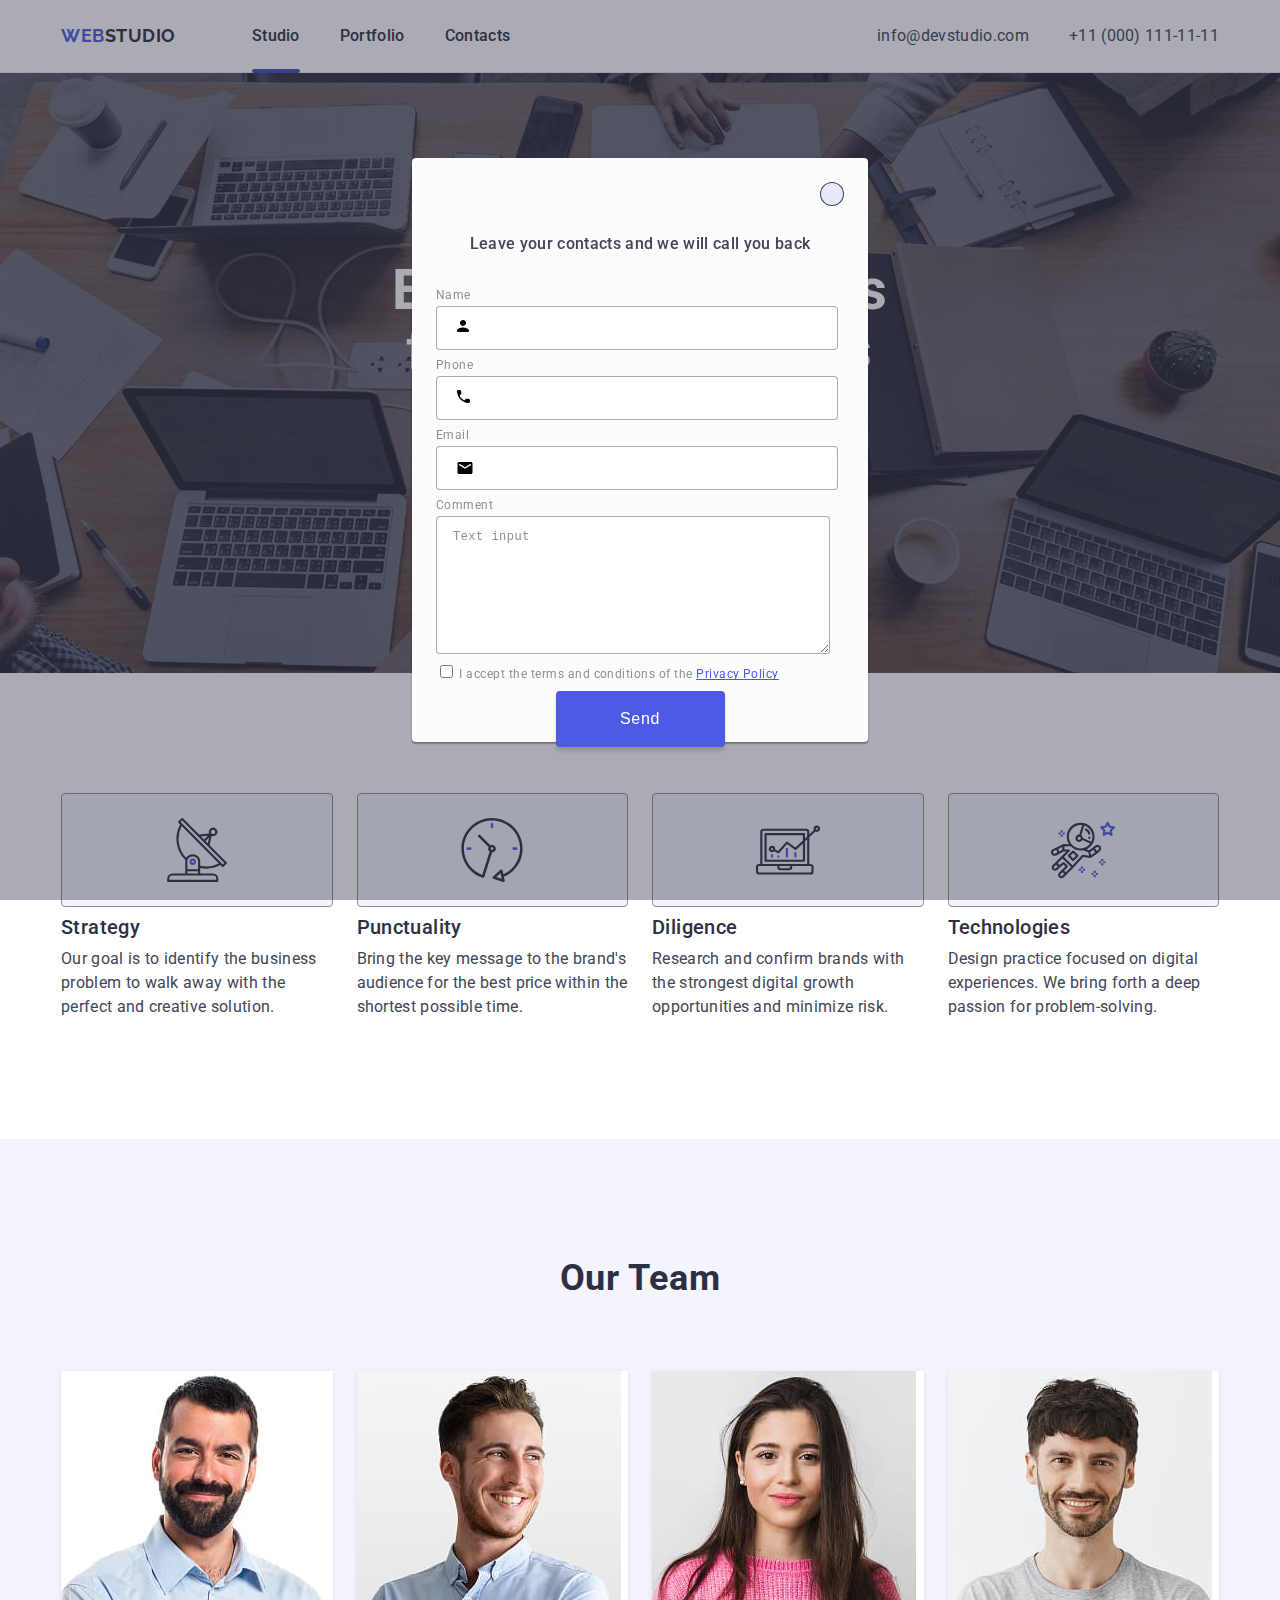
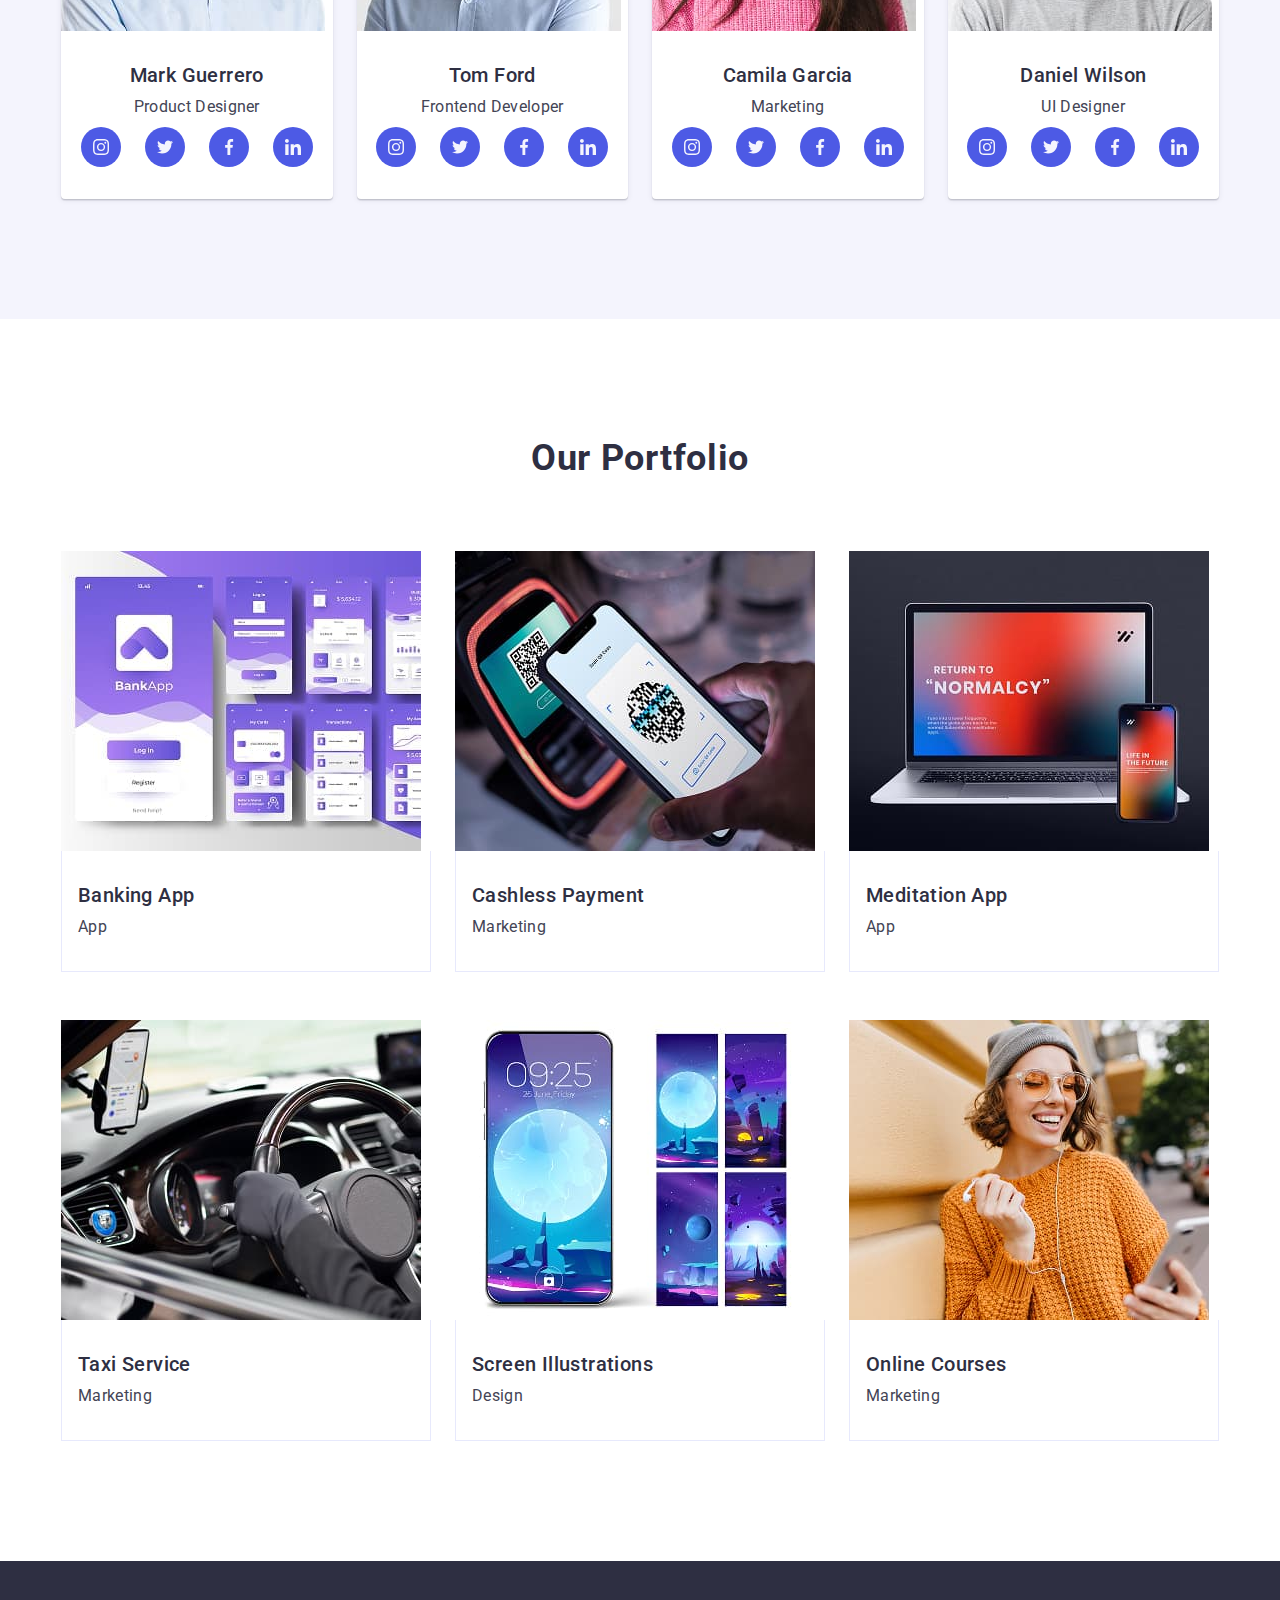
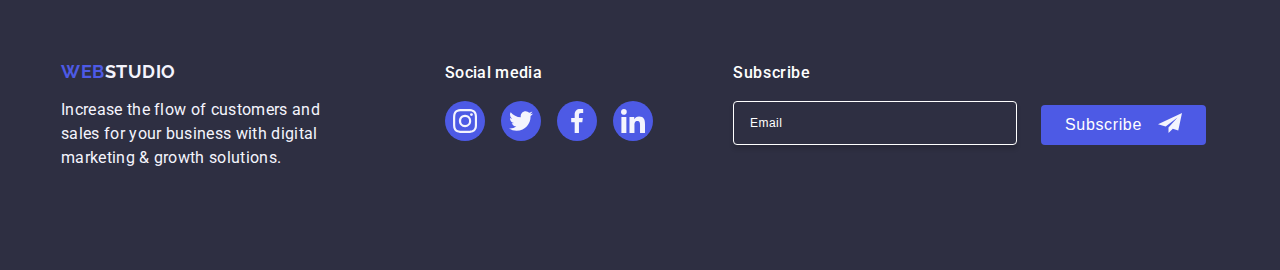
==== index.html @ 43b943ae "full" ====
<!DOCTYPE html>
<html lang="en">
  <head>
    <meta charset="UTF-8" />
    <meta name="viewport" content="width=device-width, initial-scale=1.0" />
    <title>WebStudio</title>
    <link rel="preconnect" href="https://fonts.googleapis.com" />
    <link rel="preconnect" href="https://fonts.gstatic.com" crossorigin />
    <link
      href="https://fonts.googleapis.com/css2?family=Raleway:ital,wght@0,100..900;1,100..900&family=Roboto:ital,wght@0,100..900;1,100..900&display=swap"
      rel="stylesheet"
    />
    <link
      rel="stylesheet"
      href="https://cdnjs.cloudflare.com/ajax/libs/modern-normalize/3.0.1/modern-normalize.min.css"
      integrity="sha512-q6WgHqiHlKyOqslT/lgBgodhd03Wp4BEqKeW6nNtlOY4quzyG3VoQKFrieaCeSnuVseNKRGpGeDU3qPmabCANg=="
      crossorigin="anonymous"
      referrerpolicy="no-referrer"
    />
    <link rel="stylesheet" href="./css/styles.css" />
  </head>
  <body>
    <!-- Header content -->

    <header class="header-container">
      <div class="container">
        <nav class="nav-header">
          <a class="logo" href="./index.html">
            Web<span class="logo-studio">Studio</span></a
          >
          <ul class="nav-menu">
            <li class="nav-items">
              <a class="nav-title current" href="./index.html">Studio</a>
            </li>

            <li class="nav-items">
              <a class="nav-title" href="">Portfolio</a>
            </li>

            <li class="nav-items">
              <a class="nav-title" href="">Contacts</a>
            </li>
          </ul>
        </nav>

        <address class="adr">
          <ul class="contacts">
            <li>
              <a class="contacts-text" href="mailto:info@devstudio.com"
                >info@devstudio.com</a
              >
            </li>
            <li>
              <a class="contacts-text" href="tel:+110001111111"
                >+11 (000) 111-11-11</a
              >
            </li>
          </ul>
        </address>
      </div>
    </header>

    <!-- Main content -->

    <main>
      <!-- Section hero image -->

      <section class="hero-image">
        <div class="container">
          <h1 class="hero-image-title">
            Effective Solutions for Your Business
          </h1>
          <button class="button" type="button">Order Service</button>
        </div>
      </section>

      <!-- Section feature -->

      <section class="feature">
        <div class="container">
          <h2 class="visually-hidden">Benefits</h2>
          <ul class="feature-list">
            <li class="feature-items">
              <div class="icon-card">
                <svg class="icon" height="64" width="64">
                  <use href="./images/icons.svg#antenna"></use>
                </svg>
              </div>
              <h3 class="feature-title">Strategy</h3>
              <p class="feature-text">
                Our goal is to identify the business problem to walk away with
                the perfect and creative solution.
              </p>
            </li>

            <li class="feature-items">
              <div class="icon-card">
                <svg class="icon" height="64" width="64">
                  <use href="./images/icons.svg#clock"></use>
                </svg>
              </div>
              <h3 class="feature-title">Punctuality</h3>
              <p class="feature-text">
                Bring the key message to the brand's audience for the best price
                within the shortest possible time.
              </p>
            </li>

            <li class="feature-items">
              <div class="icon-card">
                <svg class="icon" height="64" width="64">
                  <use href="./images/icons.svg#diagram"></use>
                </svg>
              </div>
              <h3 class="feature-title">Diligence</h3>
              <p class="feature-text">
                Research and confirm brands with the strongest digital growth
                opportunities and minimize risk.
              </p>
            </li>

            <li class="feature-items">
              <div class="icon-card">
                <svg class="icon" height="64" width="64">
                  <use href="./images/icons.svg#astronaut"></use>
                </svg>
              </div>
              <h3 class="feature-title">Technologies</h3>
              <p class="feature-text">
                Design practice focused on digital experiences. We bring forth a
                deep passion for problem-solving.
              </p>
            </li>
          </ul>
        </div>
      </section>

      <!-- Section Our team -->

      <section class="team">
        <div class="container">
          <h2 class="team-title">Our Team</h2>

          <ul class="team-list">
            <li class="team-items">
              <img
                src="./images/guerrero.jpg"
                alt="the man in the photo"
                width="264"
              />
              <div class="team-text-container">
                <h3 class="team-name">Mark Guerrero</h3>
                <p class="team-position">Product Designer</p>
                <ul class="icon-list">
                  <li class="icon-item">
                    <a class="team-link" href="">
                      <svg class="icon" height="16" width="16">
                        <use href="./images/icons.svg#instagram"></use>
                      </svg>
                    </a>
                  </li>
                  <li class="icon-item">
                    <a class="team-link" href="">
                      <svg class="icon" height="16" width="16">
                        <use href="./images/icons.svg#twitter"></use>
                      </svg>
                    </a>
                  </li>
                  <li class="icon-item">
                    <a class="team-link" href="">
                      <svg class="icon" height="16" width="16">
                        <use href="./images/icons.svg#facebook"></use>
                      </svg>
                    </a>
                  </li>
                  <li class="icon-item">
                    <a class="team-link" href="">
                      <svg class="icon" height="16" width="16">
                        <use href="./images/icons.svg#linkedin"></use>
                      </svg>
                    </a>
                  </li>
                </ul>
              </div>
            </li>

            <li class="team-items">
              <img
                src="./images/ford.jpg"
                alt="the man in the photo"
                width="264"
              />
              <div class="team-text-container">
                <h3 class="team-name">Tom Ford</h3>
                <p class="team-position">Frontend Developer</p>
                <ul class="icon-list">
                  <li class="icon-item">
                    <a class="team-link" href="">
                      <svg class="icon" height="16" width="16">
                        <use href="./images/icons.svg#instagram"></use>
                      </svg>
                    </a>
                  </li>
                  <li class="icon-item">
                    <a class="team-link" href="">
                      <svg class="icon" height="16" width="16">
                        <use href="./images/icons.svg#twitter"></use>
                      </svg>
                    </a>
                  </li>
                  <li class="icon-item">
                    <a class="team-link" href="">
                      <svg class="icon" height="16" width="16">
                        <use href="./images/icons.svg#facebook"></use>
                      </svg>
                    </a>
                  </li>
                  <li class="icon-item">
                    <a class="team-link" href="">
                      <svg class="icon" height="16" width="16">
                        <use href="./images/icons.svg#linkedin"></use>
                      </svg>
                    </a>
                  </li>
                </ul>
              </div>
            </li>

            <li class="team-items">
              <img
                src="./images/garcia.jpg"
                alt="the woman in the photo"
                width="264"
              />
              <div class="team-text-container">
                <h3 class="team-name">Camila Garcia</h3>
                <p class="team-position">Marketing</p>
                <ul class="icon-list">
                  <li class="icon-item">
                    <a class="team-link" href="">
                      <svg class="icon" height="16" width="16">
                        <use href="./images/icons.svg#instagram"></use>
                      </svg>
                    </a>
                  </li>
                  <li class="icon-item">
                    <a class="team-link" href="">
                      <svg class="icon" height="16" width="16">
                        <use href="./images/icons.svg#twitter"></use>
                      </svg>
                    </a>
                  </li>
                  <li class="icon-item">
                    <a class="team-link" href="">
                      <svg class="icon" height="16" width="16">
                        <use href="./images/icons.svg#facebook"></use>
                      </svg>
                    </a>
                  </li>
                  <li class="icon-item">
                    <a class="team-link" href="">
                      <svg class="icon" height="16" width="16">
                        <use href="./images/icons.svg#linkedin"></use>
                      </svg>
                    </a>
                  </li>
                </ul>
              </div>
            </li>

            <li class="team-items">
              <img
                src="./images/wilson.jpg"
                alt="the man in the photo"
                width="264"
              />
              <div class="team-text-container">
                <h3 class="team-name">Daniel Wilson</h3>
                <p class="team-position">UI Designer</p>
                <ul class="icon-list">
                  <li class="icon-item">
                    <a class="team-link" href="">
                      <svg class="icon" height="16" width="16">
                        <use href="./images/icons.svg#instagram"></use>
                      </svg>
                    </a>
                  </li>
                  <li class="icon-item">
                    <a class="team-link" href="">
                      <svg class="icon" height="16" width="16">
                        <use href="./images/icons.svg#twitter"></use>
                      </svg>
                    </a>
                  </li>
                  <li class="icon-item">
                    <a class="team-link" href="">
                      <svg class="icon" height="16" width="16">
                        <use href="./images/icons.svg#facebook"></use>
                      </svg>
                    </a>
                  </li>
                  <li class="icon-item">
                    <a class="team-link" href="">
                      <svg class="icon" height="16" width="16">
                        <use href="./images/icons.svg#linkedin"></use>
                      </svg>
                    </a>
                  </li>
                </ul>
              </div>
            </li>
          </ul>
        </div>
      </section>

      <!-- Section portfolio -->

      <section class="portfolio">
        <div class="container">
          <h2 class="portfolio-title">Our Portfolio</h2>
          <ul class="portfolio-list">
            <li class="portfolio-items">
              <div class="img-overlay">
                <img src="./images/banking.jpg" alt="screenshots" width="360" />

                <p class="overlay-text">
                  14 Stylish and User-Friendly App Design Concepts · Task
                  Manager App · Calorie Tracker App · Exotic Fruit Ecommerce App
                  · Cloud Storage App
                </p>
              </div>
              <div class="portfolio-text-container">
                <h3 class="portfolio-service">Banking App</h3>
                <p class="portfolio-type">App</p>
              </div>
            </li>

            <li class="portfolio-items">
              <div class="img-overlay">
                <img
                  src="./images/payment.jpg"
                  alt="payment smartphon"
                  width="360"
                />

                <p class="overlay-text">
                  14 Stylish and User-Friendly App Design Concepts · Task
                  Manager App · Calorie Tracker App · Exotic Fruit Ecommerce App
                  · Cloud Storage App
                </p>
              </div>
              <div class="portfolio-text-container">
                <h3 class="portfolio-service">Cashless Payment</h3>
                <p class="portfolio-type">Marketing</p>
              </div>
            </li>

            <li class="portfolio-items">
              <div class="img-overlay">
                <img
                  src="./images/meditation.jpg"
                  alt="laptop and smartphon"
                  width="360"
                />

                <p class="overlay-text">
                  14 Stylish and User-Friendly App Design Concepts · Task
                  Manager App · Calorie Tracker App · Exotic Fruit Ecommerce App
                  · Cloud Storage App
                </p>
              </div>
              <div class="portfolio-text-container">
                <h3 class="portfolio-service">Meditation App</h3>
                <p class="portfolio-type">App</p>
              </div>
            </li>

            <li class="portfolio-items">
              <div class="img-overlay">
                <img
                  src="./images/taxi.jpg"
                  alt="dashboard of the car"
                  width="360"
                />

                <p class="overlay-text">
                  14 Stylish and User-Friendly App Design Concepts · Task
                  Manager App · Calorie Tracker App · Exotic Fruit Ecommerce App
                  · Cloud Storage App
                </p>
              </div>
              <div class="portfolio-text-container">
                <h3 class="portfolio-service">Taxi Service</h3>
                <p class="portfolio-type">Marketing</p>
              </div>
            </li>

            <li class="portfolio-items">
              <div class="img-overlay">
                <img
                  src="./images/illustrations.jpg"
                  alt="images for screen"
                  width="360"
                />

                <p class="overlay-text">
                  14 Stylish and User-Friendly App Design Concepts · Task
                  Manager App · Calorie Tracker App · Exotic Fruit Ecommerce App
                  · Cloud Storage App
                </p>
              </div>
              <div class="portfolio-text-container">
                <h3 class="portfolio-service">Screen Illustrations</h3>
                <p class="portfolio-type">Design</p>
              </div>
            </li>

            <li class="portfolio-items">
              <div class="img-overlay">
                <img
                  src="./images/courses.jpg"
                  alt="woman with smartphon"
                  width="360"
                />

                <p class="overlay-text">
                  14 Stylish and User-Friendly App Design Concepts · Task
                  Manager App · Calorie Tracker App · Exotic Fruit Ecommerce App
                  · Cloud Storage App
                </p>
              </div>
              <div class="portfolio-text-container">
                <h3 class="portfolio-service">Online Courses</h3>
                <p class="portfolio-type">Marketing</p>
              </div>
            </li>
          </ul>
        </div>
      </section>
    </main>

    <!-- Modal window for order service -->

    <div class="modal-overlay">
      <div class="modal">
        <button class="modal-close" type="button">
          <svg class="icon-close" width="32" height="32">
            <use href="./images/icons.svg#close"></use>
          </svg>
        </button>

        <p class="modal-text">Leave your contacts and we will call you back</p>
        <form class="modal-form" autocomplete="off">
          <label class="modal-label">
            Name
            <svg class="icon-modal" height="12" width="12">
              <use href="./images/icons.svg#person"></use>
            </svg>
            <input class="modal-input" type="text" name="name" required />
          </label>
          <label class="modal-label">
            Phone
            <svg class="icon-modal" height="13" width="13">
              <use href="./images/icons.svg#phone"></use>
            </svg>
            <input class="modal-input" type="text" name="phone" required />
          </label>
          <label class="modal-label">
            Email
            <svg class="icon-modal" height="16" width="16">
              <use href="./images/icons.svg#email"></use>
            </svg>
            <input class="modal-input" type="text" name="email" required />
          </label>
          <label class="modal-label">
            Comment
            <textarea
              class="comment-input"
              type="text"
              name="comment"
              rows="5"
              cols="5"
              placeholder="Text input"
            ></textarea>
          </label>
          <label class="modal-checkbox-label">
            <input class="checkbox" type="checkbox" name="checkbox" />
            I accept the terms and conditions of the
            <a class="police-link" href="">Privacy Policy</a>
          </label>
          <button class="button modal-button" type="button" name="modal-btn">
            Send
          </button>
        </form>
      </div>
    </div>

    <!-- Footer content -->

    <footer class="ftr">
      <div class="container">
        <div class="content-footer">
          <a class="logo" href="./index.html"
            >Web<span class="logo-ftr">Studio</span></a
          >
          <p class="footer-text">
            Increase the flow of customers and sales for your business with
            digital marketing & growth solutions.
          </p>
        </div>

        <!-- Social Footer -->

        <div class="social-footer">
          <p class="social-text">Social media</p>
          <ul class="icon-list-ftr">
            <li class="icon-item">
              <a class="ftr-link" href="">
                <svg class="icon" height="24" width="24">
                  <use href="./images/icons.svg#instagram"></use>
                </svg>
              </a>
            </li>
            <li class="icon-item">
              <a class="ftr-link" href="">
                <svg class="icon" height="24" width="24">
                  <use href="./images/icons.svg#twitter"></use>
                </svg>
              </a>
            </li>
            <li class="icon-item">
              <a class="ftr-link" href="">
                <svg class="icon" height="24" width="24">
                  <use href="./images/icons.svg#facebook"></use>
                </svg>
              </a>
            </li>
            <li class="icon-item">
              <a class="ftr-link" href="">
                <svg class="icon" height="24" width="24">
                  <use href="./images/icons.svg#linkedin"></use>
                </svg>
              </a>
            </li>
          </ul>
        </div>
        <div class="subscribe">
          <!-- Form subscribe -->

          <form class="subscribe-form" autocomplete="off">
            <label class="subscribe-text"
              >Subscribe
              <input
                class="subscribe-input"
                type="email"
                name="email-subscribe"
                placeholder="Email"
                required
            /></label>
            <button class="subscribe-button" type="submit" name="subscribe-btn">
              Subscribe<span class="subscribe-icon">
                <svg class="icon" height="24" width="24">
                  <use href="./images/icons.svg#send"></use>
                </svg>
              </span>
            </button>
          </form>
        </div>
      </div>
    </footer>
  </body>
</html>
---- css/styles.css ----
body {
  font-family: "Roboto", sans-serif;
  color: #434455;
  background-color: #ffffff;
  margin: 0;
  padding: 0;
}

h1,
h2,
h3,
h4,
h5,
h6,
p {
  margin: 0;
}

a {
  text-decoration: none;
}

ul {
  list-style-type: none;
  padding: 0;
  margin: 0;
}

img {
  display: block;
  max-width: 100%;
}
.container {
  width: 1158px;
  margin: 0 auto;
  padding: 0 15px;
}

/* Section header */

.header-container {
  border-bottom: 1px solid #e7e9fc;
  box-shadow: 0px 2px 1px rgba(46, 47, 66, 0.08),
    0px 1px 1px rgba(46, 47, 66, 0.16), 0px 1px 6px rgba(46, 47, 66, 0.08); /* shadow ?*/
}
.header-container > .container {
  display: flex;
  justify-content: space-between;
}

.nav-header {
  display: flex;
  align-items: center;
}
.nav-header > .logo {
  margin-right: 76px;
}

.logo {
  font-family: "Raleway", sans-serif;

  font-weight: 700;
  font-size: 18px;
  line-height: 117%;
  letter-spacing: 0.03em;
  text-transform: uppercase;
  color: #4d5ae5;
}
.logo-studio {
  color: #2e2f42;
}

.nav-menu {
  display: flex;
  gap: 40px;
}

.nav-title {
  display: block;
  position: relative;
  padding: 24px 0;
  color: #2e2f42;
  transition: color 250ms cubic-bezier(0.4, 0, 0.2, 1);
}

.current::after {
  content: "";
  position: absolute;
  width: 100%;
  height: 4px;
  background-color: #404bbf;
  border-radius: 2px;
  bottom: -1px;
  left: 0;
  transition: width 250ms cubic-bezier(0.4, 0, 0.2, 1);
}

.nav-items {
  position: relative;
  font-weight: 500;
  font-size: 16px;
  line-height: 1.5;
  letter-spacing: 0.02em;
  color: #2e2f42;
  transition: color 250ms cubic-bezier(0.4, 0, 0.2, 1);
}
.nav-title:hover,
.nav-title:focus {
  color: #404bbf;
}

/* Section Address */

.adr {
  font-style: normal;
  padding: 24px 0;
}

.contacts {
  display: flex;
  gap: 40px;
}

.contacts-text {
  font-style: normal;
  font-weight: 400;
  font-size: 16px;
  line-height: 150%;
  letter-spacing: 0.02em;
  color: #434455;
  transition: color 250ms cubic-bezier(0.4, 0, 0.2, 1);
}
.contacts-text:hover,
.contacts-text:focus {
  color: #404bbf;
}

/* Section Hero image    */

.hero-image {
  background-image: linear-gradient(
      to bottom,
      rgba(46, 47, 66, 0.7),
      rgba(46, 47, 66, 0.7)
    ),
    url(../images/people-office.jpg);
  background-repeat: no-repeat;
  background-size: cover;
  background-position: center;
  max-width: 1440px;
  height: 100%;
  margin: 0 auto;
  padding: 188px 0;
}
.hero-image > .container {
  display: flex;
  flex-direction: column;
  align-items: center;
}
.hero-image-title {
  font-weight: 700;
  font-size: 56px;
  text-align: center;
  line-height: 107%;
  letter-spacing: 0.02em;
  color: #ffffff;
  max-width: 496px;
  margin-bottom: 48px;
}
button {
  cursor: pointer;
  background-color: #4d5ae5;
  border-radius: 4px;
}
.button {
  display: block;
  min-width: 169px;
  height: 56px;
  border: none;
  font-weight: 500;
  line-height: 1.5;
  letter-spacing: 0.04em;
  color: #ffffff;
  transition: background-color 250ms cubic-bezier(0.4, 0, 0.2, 1);
}
.button:hover,
.button:focus {
  background-color: #404bbf;
}

/* Section feature */

.icon-list {
  margin: 0 auto;
  display: flex;
  justify-content: center;
  gap: 24px;
}
.icon {
  fill: #f4f4fd;
  display: inline-block;
}
.icon-item {
  position: relative;
  width: 40px;
  height: 40px;
}

.feature {
  padding: 120px 0;
}
.visually-hidden {
  position: absolute;
  width: 1px;
  height: 1px;
  margin: -1px;
  border: 0;
  padding: 0;

  white-space: nowrap;
  clip-path: inset(100%);
  clip: rect(0 0 0 0);
  overflow: hidden;
}
.feature-list {
  display: flex;
  gap: 24px;
  padding: 0;
}
.feature-items {
  width: calc((100% - 3 * 24px) / 4);
  flex-grow: 1;
  flex-shrink: 1;
}
.icon-card {
  position: relative;
  height: 112px;
  background-color: #f4f4fd;
  border: 1px solid #8e8f99;
  border-radius: 4px;
  margin-bottom: 8px;
  display: flex;
  justify-content: center;
  align-items: center;
}

.feature-title {
  font-weight: 500;
  font-size: 20px;
  line-height: 1.2;
  letter-spacing: 0.02em;
  color: #2e2f42;
  margin-bottom: 8px;
}

.feature-text {
  font-size: 16px;
  line-height: 1.5;
  letter-spacing: 0.02em;
  color: #434455;
}

/* Section Our team */

.team {
  background-color: #f4f4fd;
  padding: 120px 0;
}

.team-list {
  display: flex;
  gap: 24px;
  padding: 0;
}

.team-title {
  font-size: 36px;
  line-height: 1.11;
  text-align: center;
  letter-spacing: 0.02em;
  text-transform: capitalize;
  color: #2e2f42;
  margin-bottom: 72px;
}
/* Cards Team */
.team-items {
  background-color: #ffffff;
  width: calc((100% - 72px) / 4);
  border-radius: 0px 0px 4px 4px;
  box-shadow: 0 2px 1px 0 rgba(46, 47, 66, 0.08),
    0 1px 1px 0 rgba(46, 47, 66, 0.16), 0 1px 6px 0 rgba(46, 47, 66, 0.08);
}

.team-text-container {
  padding: 32px 0;
}
.team-name {
  font-weight: 500;
  font-size: 20px;
  line-height: 1.2;
  letter-spacing: 0.02em;
  color: #2e2f42;
  text-align: center;
  margin-bottom: 8px;
}
.team-position {
  font-size: 16px;
  line-height: 1.5;
  letter-spacing: 0.02em;
  color: #434455;
  text-align: center;
  margin-bottom: 8px;
}
.team-link {
  width: 100%;
  height: 100%;
  background-color: #4d5ae5;
  border-radius: 50%;
  display: flex;
  justify-content: center;
  align-items: center;

  transition: background-color 250ms cubic-bezier(0.4, 0, 0.2, 1);
}
.team-link:hover,
.team-link:focus {
  background-color: #404bbf;
}

/* Section Portfolio */

.portfolio {
  padding: 120px 0;
}

.portfolio-title {
  font-size: 36px;
  line-height: 1.11;
  text-align: center;
  letter-spacing: 0.02em;
  text-transform: capitalize;
  color: #2e2f42;
  margin-bottom: 72px;
}

.portfolio-list {
  display: flex;
  flex-wrap: wrap;
  column-gap: 24px;
  row-gap: 48px;
  padding: 0;
}
.portfolio-items {
  width: calc((100% - 48px) / 3);
  transition: box-shadow 250ms cubic-bezier(0.4, 0, 0.2, 1);
}
.img-overlay {
  position: relative;
  overflow: hidden;
}
.overlay-text {
  position: absolute;
  top: 0;
  width: 100%;
  height: 100%;
  background-color: #4d5ae5;
  font-size: 16px;
  line-height: 1.5;
  letter-spacing: 0.02em;
  color: #f4f4fd;
  padding: 40px 32px;

  transform: translateY(100%);
  transition: transform 250ms cubic-bezier(0.4, 0, 0.2, 1);
}
.portfolio-items:hover .overlay-text {
  transform: translateY(0%);
}
.portfolio-items:hover {
  box-shadow: 0 2px 1px 0 rgba(46, 47, 66, 0.08),
    0 1px 1px 0 rgba(46, 47, 66, 0.16), 0 1px 6px 0 rgba(46, 47, 66, 0.08);
}
.portfolio-text-container {
  padding: 32px 16px;
  border: 1px solid #e7e9fc;
  border-top: none;
}
.portfolio-service {
  font-weight: 500;
  font-size: 20px;
  line-height: 1.2;
  letter-spacing: 0.02em;
  color: #2e2f42;
  margin-bottom: 8px;
}
.portfolio-type {
  font-size: 16px;
  line-height: 1.5;
  letter-spacing: 0.02em;
  color: #434455;
}

/* Modal overlay */

.modal-overlay {
  position: fixed;
  top: 0;
  left: 0;
  width: 100%;
  height: 100%;
  background-color: rgba(46, 47, 66, 0.4);
  z-index: 999;
  display: flex;
  justify-content: center;
  align-items: center;
  /* display: none; */
}
.modal {
  position: relative;
  border-radius: 4px;
  width: 408px;
  height: 584px;
  padding: 0 24px;
  display: flex;
  flex-direction: column;
  box-shadow: 0 1px 1px 0 rgba(0, 0, 0, 0.14), 0 1px 3px 0 rgba(0, 0, 0, 0.12),
    0 2px 1px 0 rgba(0, 0, 0, 0.2);
  background: #fcfcfc;
}
.modal-close {
  position: absolute;
  top: 24px;
  right: 24px;
  width: 24px;
  height: 24px;
  background-color: #e7e9fc;
  border: 1px solid rgba(46, 47, 66, 0.9);
  border-radius: 50%;
  padding: 0;
}
.modal-close:hover,
.modal-close:focus {
  background-color: #404bbf;
  border: 1px solid #4d5ae5;
  box-shadow: 0 4px 4px 0 rgba(0, 0, 0, 0.15);
}
.icon-close {
  transform: translate(22%, 21%);
}
.modal-text {
  font-weight: 500;
  font-size: 16px;
  line-height: 150%;
  letter-spacing: 0.02em;
  text-align: center;
  color: #434455;
  margin-top: 74px;
}
.modal-form {
  display: flex;
  flex-direction: column;
  gap: 8px;
  margin-top: 32px;
}
.modal-label {
  position: relative;
  font-weight: 400;
  font-size: 12px;
  line-height: 117%;
  letter-spacing: 0.04em;
  color: #8e8f99;

  display: flex;
  flex-direction: column;
  gap: 4px;
}
.icon-modal {
  position: absolute;
  top: 32px;
  left: 21px;
}

.icon-modal:focus-within {
  fill: rgb(77, 90, 229);
}
.modal-input {
  border: 1px solid rgba(46, 47, 66, 0.4);
  border-radius: 4px;
  width: 360px;
  height: 40px;
  padding-left: 38px;
  outline: none;
}
.modal-input:focus-within {
  border-color: #4d5ae5;
}
.comment-input {
  border: 1px solid rgba(46, 47, 66, 0.4);
  border-radius: 4px;
  width: 360px;
  height: 120px;
  padding: 8px 16px;
  outline: none;
}
.comment-input::placeholder {
  font-weight: 400;
  font-size: 12px;
  line-height: 200%;
  letter-spacing: 0.04em;
  color: #8e8f99;
}
.comment-input:focus-within {
  border-color: #4d5ae5;
}

.checkbox {
  border-radius: 2px;
  border: 1px solid rgba(46, 47, 66, 0.4);
  color: #4d5ae5;
}
.modal-checkbox-label {
  font-weight: 400;
  font-size: 12px;
  line-height: 117%;
  letter-spacing: 0.04em;
  color: #8e8f99;
}

.police-link {
  line-height: 133%;
  text-decoration: underline;
  text-decoration-skip-ink: none;
  color: #4d5ae5;
}
.modal-button {
  border-radius: 4px;
  padding: 16px 32px;
  width: 169px;
  height: 56px;
  margin: 0 auto;
  border: none;
  font-size: 16px;

  text-align: center;

  box-shadow: 0 4px 4px 0 rgba(0, 0, 0, 0.15);
}
/* Footer */

footer {
  background-color: #2e2f42;
  padding: 100px 0;
}

.ftr .container {
  display: flex;
  align-items: baseline;
}
.content-footer {
  display: flex;
  flex-direction: column;
  align-items: baseline;
  margin-right: 120px;
  gap: 16px;
}

.logo-ftr {
  color: #f4f4fd;
}

.footer-text {
  font-size: 16px;
  line-height: 150%;
  letter-spacing: 0.02em;
  color: #f4f4fd;
  max-width: 264px;
  margin: 0;
}

/* Social footer */

.social-footer {
  padding-right: 80px;
}

.social-text {
  font-weight: 500;
  font-size: 16px;
  line-height: 150%;
  letter-spacing: 0.02em;
  color: #ffffff;
  margin: 0 0 16px 0;
}

.icon-list-ftr {
  display: flex;
  gap: 16px;
}

.ftr-link {
  width: 100%;
  height: 100%;
  background-color: #4d5ae5;
  border-radius: 50%;
  display: flex;
  justify-content: center;
  align-items: center;

  transition: background-color 250ms cubic-bezier(0.4, 0, 0.2, 1);
}
.ftr-link:hover,
.ftr-link:focus {
  background-color: #31d0aa;
}

/* Form subscribe */

.subscribe-form {
  display: flex;
  flex-direction: row;
  align-items: flex-end;
  gap: 24px;
}
.subscribe-text {
  display: flex;
  flex-direction: column;
  gap: 16px;
  align-items: flex-start;
  font-weight: 500;
  font-size: 16px;
  line-height: 150%;
  letter-spacing: 0.04em;
  text-align: center;
  color: #ffffff;
}
.subscribe-input {
  border: 1px solid #ffffff;
  border-radius: 4px;
  width: 264px;
  height: 40px;
  box-shadow: 0 4px 4px 0 rgba(0, 0, 0, 0.15);
  background: rgba(0, 0, 0, 0);
  font-weight: 400;
  font-size: 12px;
  line-height: 200%;
  letter-spacing: 0.04em;
  color: #ffffff;
  padding-left: 16px;
}
.subscribe-input::placeholder {
  font-weight: 400;
  font-size: 12px;
  line-height: 200%;
  letter-spacing: 0.04em;
  color: #ffffff;
}
.subscribe-button {
  display: flex;
  justify-content: center;
  align-items: center;
  align-content: center;

  border-radius: 4px;

  width: 165px;
  height: 40px;

  font-weight: 500;
  font-size: 16px;
  line-height: 150%;
  letter-spacing: 0.04em;

  color: #ffffff;
  border: none;
}
.subscribe-icon {
  margin-left: 16px;
  display: flex;
}
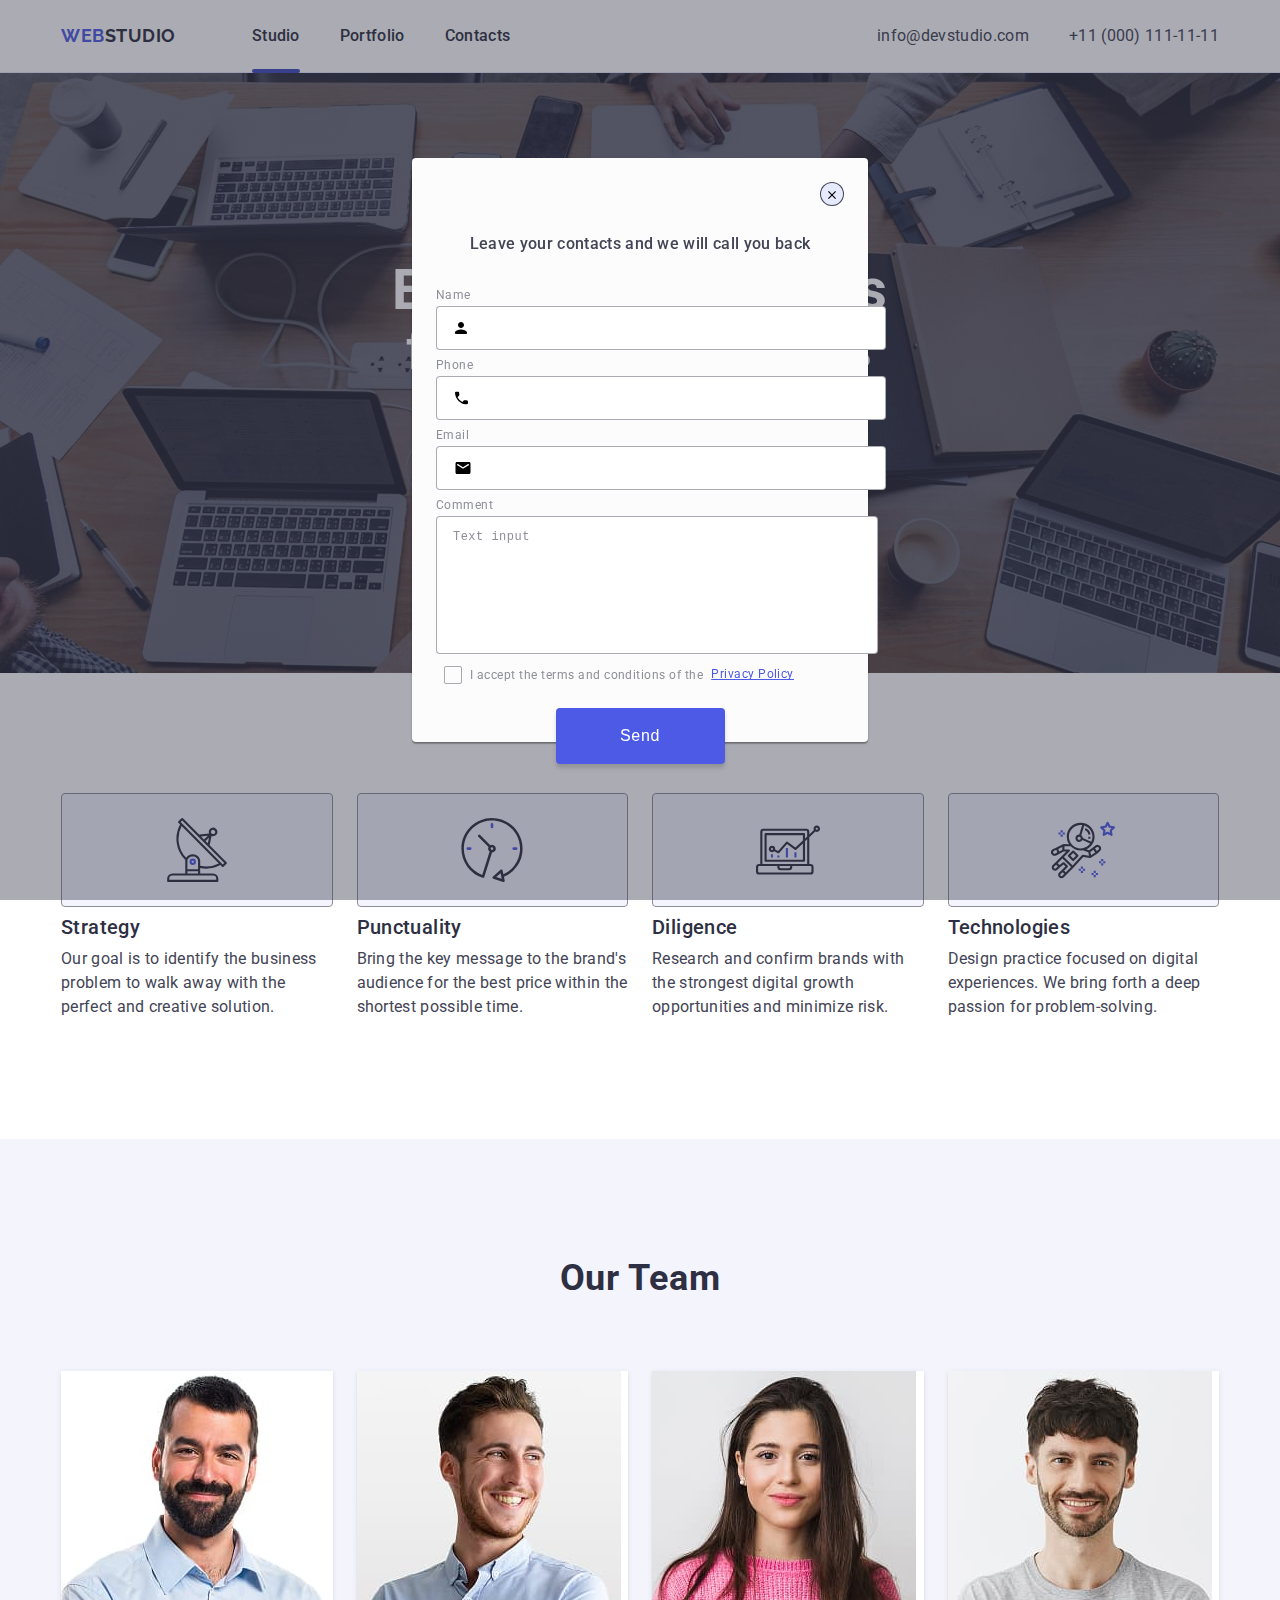
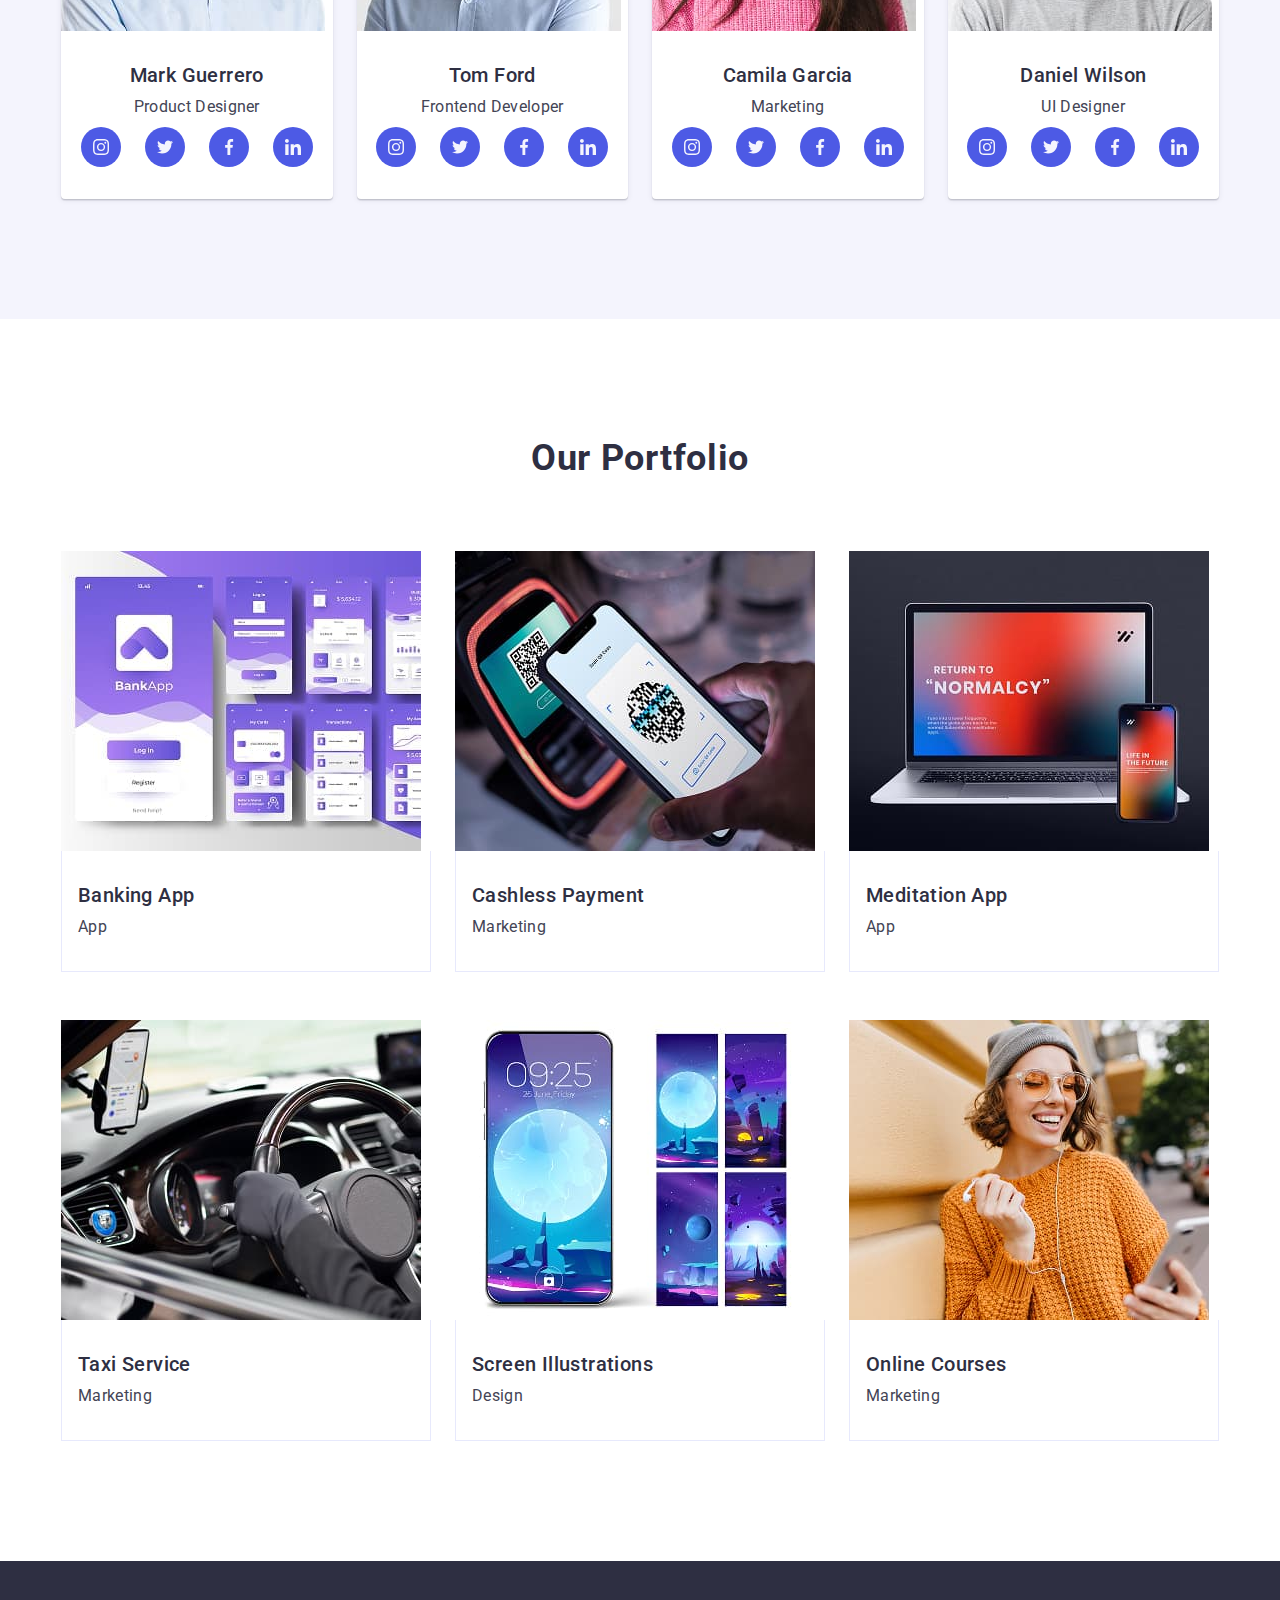
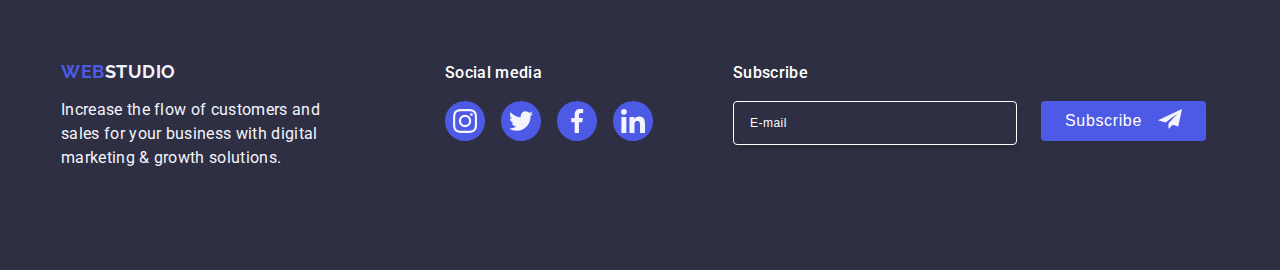
==== commit e148f842: "retake 2" ====
--- a/index.html
+++ b/index.html
@@ -439,62 +439,6 @@
       </section>
     </main>
 
-    <!-- Modal window for order service -->
-
-    <div class="modal-overlay">
-      <div class="modal">
-        <button class="modal-close" type="button">
-          <svg class="icon-close" width="32" height="32">
-            <use href="./images/icons.svg#close"></use>
-          </svg>
-        </button>
-
-        <p class="modal-text">Leave your contacts and we will call you back</p>
-        <form class="modal-form" autocomplete="off">
-          <label class="modal-label">
-            Name
-            <svg class="icon-modal" height="12" width="12">
-              <use href="./images/icons.svg#person"></use>
-            </svg>
-            <input class="modal-input" type="text" name="name" required />
-          </label>
-          <label class="modal-label">
-            Phone
-            <svg class="icon-modal" height="13" width="13">
-              <use href="./images/icons.svg#phone"></use>
-            </svg>
-            <input class="modal-input" type="text" name="phone" required />
-          </label>
-          <label class="modal-label">
-            Email
-            <svg class="icon-modal" height="16" width="16">
-              <use href="./images/icons.svg#email"></use>
-            </svg>
-            <input class="modal-input" type="text" name="email" required />
-          </label>
-          <label class="modal-label">
-            Comment
-            <textarea
-              class="comment-input"
-              type="text"
-              name="comment"
-              rows="5"
-              cols="5"
-              placeholder="Text input"
-            ></textarea>
-          </label>
-          <label class="modal-checkbox-label">
-            <input class="checkbox" type="checkbox" name="checkbox" />
-            I accept the terms and conditions of the
-            <a class="police-link" href="">Privacy Policy</a>
-          </label>
-          <button class="button modal-button" type="button" name="modal-btn">
-            Send
-          </button>
-        </form>
-      </div>
-    </div>
-
     <!-- Footer content -->
 
     <footer class="ftr">
@@ -546,17 +490,17 @@
         </div>
         <div class="subscribe">
           <!-- Form subscribe -->
-
+          <p class="subscribe-text">Subscribe</p>
           <form class="subscribe-form" autocomplete="off">
-            <label class="subscribe-text"
-              >Subscribe
+            <label class="subscribe-label">
               <input
                 class="subscribe-input"
                 type="email"
                 name="email-subscribe"
-                placeholder="Email"
+                placeholder="E-mail"
                 required
-            /></label>
+              />
+            </label>
             <button class="subscribe-button" type="submit" name="subscribe-btn">
               Subscribe<span class="subscribe-icon">
                 <svg class="icon" height="24" width="24">
@@ -568,5 +512,99 @@
         </div>
       </div>
     </footer>
+
+    <!-- Modal window for order service -->
+
+    <div class="backdrop is-open">
+      <div class="modal">
+        <button class="modal-close" type="button">
+          <svg class="icon-close" width="8" height="8">
+            <use href="./images/icons.svg#close"></use>
+          </svg>
+        </button>
+        <p class="modal-text">Leave your contacts and we will call you back</p>
+        <form class="modal-form">
+          <div class="modal-form-container">
+            <label class="modal-label" for="user-name">Name</label>
+            <div class="input-wrapper">
+              <svg class="icon-modal" height="12" width="12">
+                <use href="./images/icons.svg#person"></use>
+              </svg>
+              <input
+                class="modal-input"
+                type="text"
+                name="user-name"
+                id="user-name"
+                required
+              />
+            </div>
+          </div>
+
+          <div class="modal-form-container">
+            <label class="modal-label" for="user-phone">Phone</label>
+            <div class="input-wrapper">
+              <svg class="icon-modal" height="13" width="13">
+                <use href="./images/icons.svg#phone"></use>
+              </svg>
+              <input
+                class="modal-input"
+                type="tel"
+                name="user-phone"
+                id="user-phone"
+                required
+              />
+            </div>
+          </div>
+
+          <div class="modal-form-container">
+            <label class="modal-label" for="user-email">Email</label>
+            <div class="input-wrapper">
+              <svg class="icon-modal" height="16" width="16">
+                <use href="./images/icons.svg#email"></use>
+              </svg>
+              <input
+                class="modal-input"
+                type="email"
+                name="user-email"
+                id="user-email"
+                required
+              />
+            </div>
+          </div>
+
+          <div class="modal-form-container">
+            <label class="modal-label" for="user-comment">Comment</label>
+            <textarea
+              class="comment-input"
+              type="text"
+              name="user-comment"
+              id="user-comment"
+              placeholder="Text input"
+            ></textarea>
+          </div>
+
+          <div class="checkbox-container">
+            <input
+              class="checkbox-input visually-hidden"
+              type="checkbox"
+              name="checkbox"
+              id="checkbox"
+              required
+            /><label class="modal-checkbox-label" for="checkbox"
+              ><span class="checkbox"
+                ><svg class="icon-check" height="10" width="10">
+                  <use href="./images/icons.svg#icon-check"></use>
+                </svg>
+              </span>
+              I accept the terms and conditions of the
+              <a class="police-link" href="">Privacy Policy</a>
+            </label>
+          </div>
+          <button class="button modal-button" type="button" name="modal-btn">
+            Send
+          </button>
+        </form>
+      </div>
+    </div>
   </body>
 </html>
--- a/css/styles.css
+++ b/css/styles.css
@@ -402,7 +402,7 @@
 
 /* Modal overlay */
 
-.modal-overlay {
+.backdrop {
   position: fixed;
   top: 0;
   left: 0;
@@ -410,13 +410,25 @@
   height: 100%;
   background-color: rgba(46, 47, 66, 0.4);
   z-index: 999;
-  display: flex;
-  justify-content: center;
-  align-items: center;
-  /* display: none; */
+
+  opacity: 0;
+  visibility: hidden;
+  pointer-events: none;
+
+  transition: opacity 250ms cubic-bezier(0.4, 0, 0.2, 1),
+    visibility 250ms cubic-bezier(0.4, 0, 0.2, 1);
+}
+.backdrop.is-open {
+  opacity: 1;
+  visibility: visible;
+  pointer-events: auto;
 }
 .modal {
-  position: relative;
+  position: absolute;
+  top: 50%;
+  left: 50%;
+  transform: translate(-50%, -50%);
+
   border-radius: 4px;
   width: 408px;
   height: 584px;
@@ -426,6 +438,11 @@
   box-shadow: 0 1px 1px 0 rgba(0, 0, 0, 0.14), 0 1px 3px 0 rgba(0, 0, 0, 0.12),
     0 2px 1px 0 rgba(0, 0, 0, 0.2);
   background: #fcfcfc;
+
+  transition: transform 250ms cubic-bezier(0.4, 0, 0.2, 1);
+}
+.backdrop:not(.is-open) .modal {
+  transform: translate(-50%, -50%) scale(1.5);
 }
 .modal-close {
   position: absolute;
@@ -443,10 +460,9 @@
   background-color: #404bbf;
   border: 1px solid #4d5ae5;
   box-shadow: 0 4px 4px 0 rgba(0, 0, 0, 0.15);
-}
-.icon-close {
-  transform: translate(22%, 21%);
-}
+  fill: #ffffff;
+}
+
 .modal-text {
   font-weight: 500;
   font-size: 16px;
@@ -462,6 +478,7 @@
   gap: 8px;
   margin-top: 32px;
 }
+
 .modal-label {
   position: relative;
   font-weight: 400;
@@ -472,35 +489,49 @@
 
   display: flex;
   flex-direction: column;
-  gap: 4px;
-}
+  margin-bottom: 4px;
+}
+.input-wrapper {
+  position: relative;
+  transition: fill 250ms cubic-bezier(0.4, 0, 0.2, 1);
+}
+
 .icon-modal {
   position: absolute;
-  top: 32px;
-  left: 21px;
-}
-
-.icon-modal:focus-within {
-  fill: rgb(77, 90, 229);
+  top: 50%;
+  left: 19px;
+  transform: translateY(-50%);
+}
+.modal-input {
+  transition: border-color 250ms cubic-bezier(0.4, 0, 0.2, 1);
+}
+
+.input-wrapper:focus-within .icon-modal,
+.input-wrapper:hover .icon-modal {
+  fill: #4d5ae5;
+}
+.modal-input:focus-within,
+.modal-input:hover {
+  border-color: #4d5ae5;
 }
 .modal-input {
   border: 1px solid rgba(46, 47, 66, 0.4);
   border-radius: 4px;
-  width: 360px;
+  width: 100%;
   height: 40px;
   padding-left: 38px;
-  outline: none;
-}
-.modal-input:focus-within {
-  border-color: #4d5ae5;
-}
+  outline: transparent;
+}
+
 .comment-input {
   border: 1px solid rgba(46, 47, 66, 0.4);
   border-radius: 4px;
-  width: 360px;
+  width: 100%;
   height: 120px;
   padding: 8px 16px;
+  resize: none;
   outline: none;
+  transition: border-color 250ms cubic-bezier(0.4, 0, 0.2, 1);
 }
 .comment-input::placeholder {
   font-weight: 400;
@@ -509,21 +540,40 @@
   letter-spacing: 0.04em;
   color: #8e8f99;
 }
+.comment-input:hover,
 .comment-input:focus-within {
   border-color: #4d5ae5;
 }
 
+.checkbox-container {
+  margin-bottom: 16px;
+}
 .checkbox {
   border-radius: 2px;
   border: 1px solid rgba(46, 47, 66, 0.4);
-  color: #4d5ae5;
-}
+  margin-left: 8px;
+  width: 16px;
+  height: 16px;
+  display: flex;
+  justify-content: center;
+  align-items: center;
+  fill: transparent;
+}
+
 .modal-checkbox-label {
   font-weight: 400;
   font-size: 12px;
   line-height: 117%;
   letter-spacing: 0.04em;
   color: #8e8f99;
+  display: flex;
+  align-items: center;
+  gap: 8px;
+}
+.checkbox-input:checked + .modal-checkbox-label .checkbox {
+  background-color: #4d5ae5;
+  border: 1px solid #4d5ae5;
+  fill: #f4f4fd;
 }
 
 .police-link {
@@ -617,20 +667,20 @@
 
 .subscribe-form {
   display: flex;
-  flex-direction: row;
-  align-items: flex-end;
+  /* flex-direction: row;
+  align-items: flex-end; */
   gap: 24px;
 }
 .subscribe-text {
-  display: flex;
-  flex-direction: column;
-  gap: 16px;
+  /* display: flex;
+  flex-direction: column; */
+  margin-bottom: 16px;
   align-items: flex-start;
   font-weight: 500;
   font-size: 16px;
-  line-height: 150%;
-  letter-spacing: 0.04em;
-  text-align: center;
+  line-height: 1.5;
+  letter-spacing: 0.02em;
+  /* text-align: center; */
   color: #ffffff;
 }
 .subscribe-input {
@@ -639,10 +689,10 @@
   width: 264px;
   height: 40px;
   box-shadow: 0 4px 4px 0 rgba(0, 0, 0, 0.15);
-  background: rgba(0, 0, 0, 0);
+  background-color: transparent;
   font-weight: 400;
   font-size: 12px;
-  line-height: 200%;
+  line-height: 2;
   letter-spacing: 0.04em;
   color: #ffffff;
   padding-left: 16px;
@@ -659,17 +709,15 @@
   justify-content: center;
   align-items: center;
   align-content: center;
-
+  cursor: pointer;
   border-radius: 4px;
-
-  width: 165px;
+  min-width: 165px;
   height: 40px;
-
-  font-weight: 500;
-  font-size: 16px;
-  line-height: 150%;
+  font-weight: 500;
+  font-size: 16px;
+  line-height: 1.5;
   letter-spacing: 0.04em;
-
+  background-color: #4d5ae5;
   color: #ffffff;
   border: none;
 }
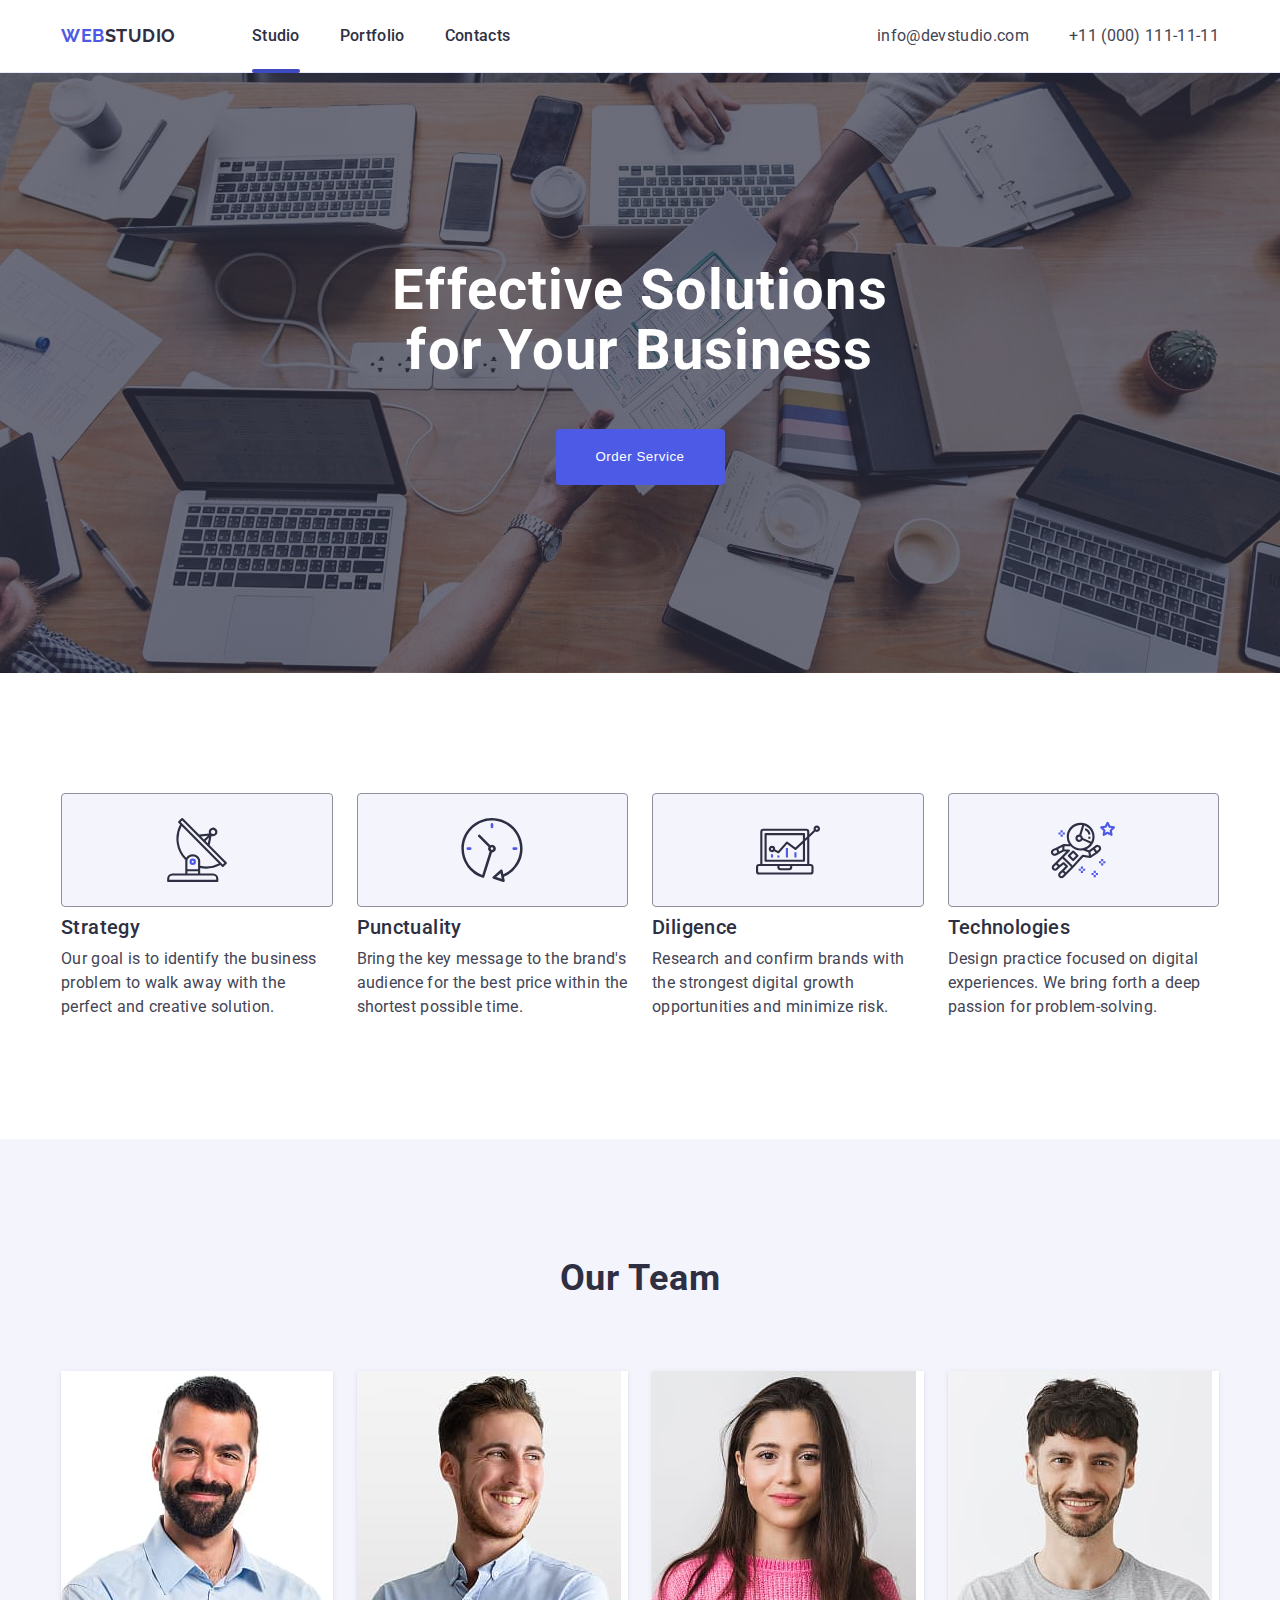
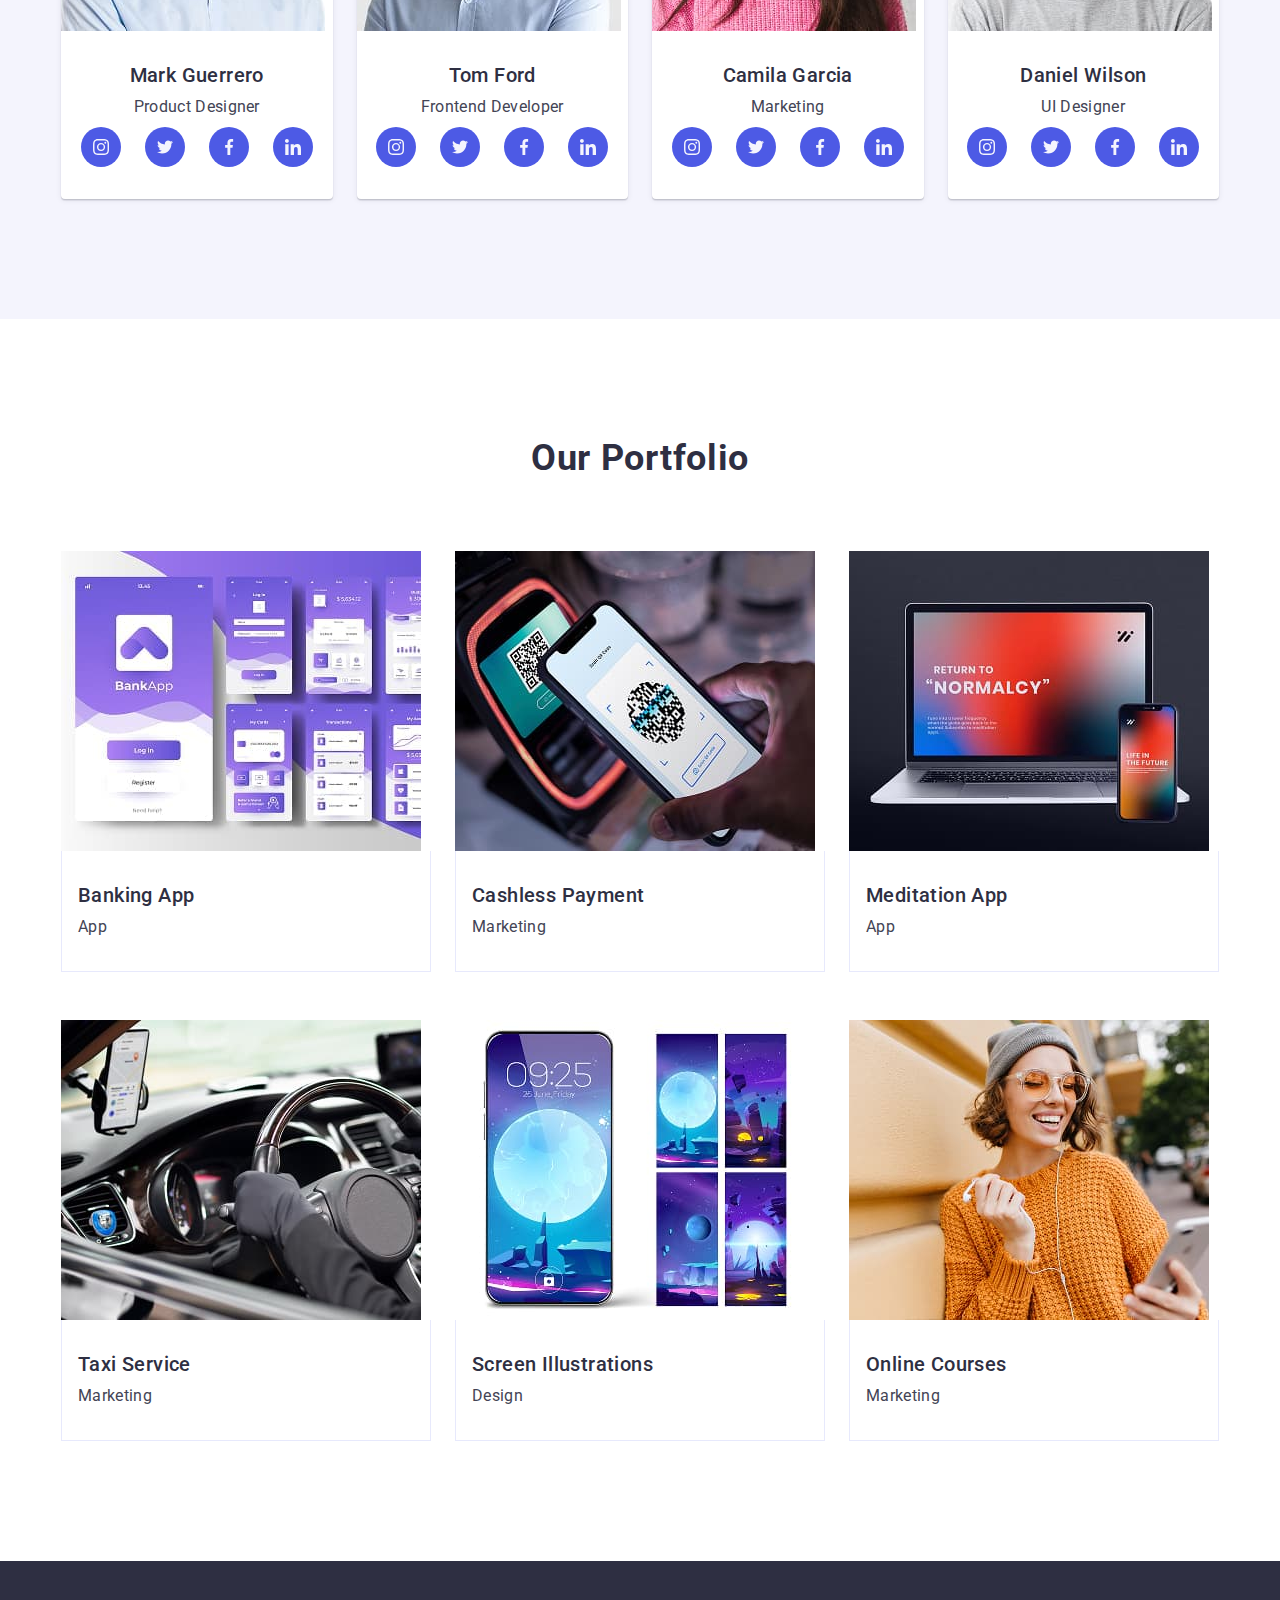
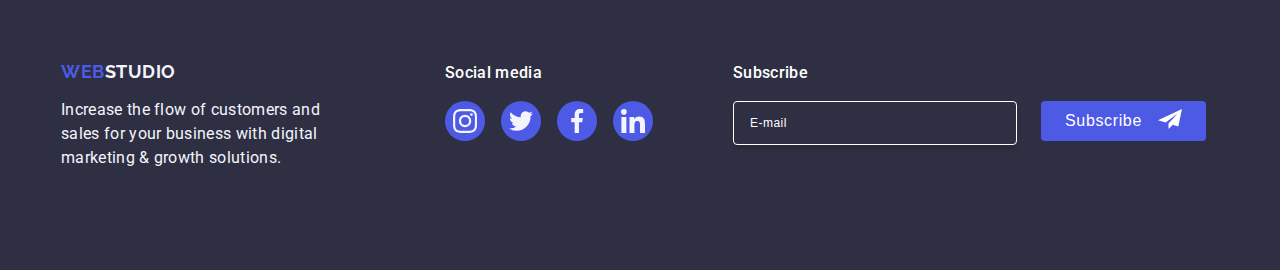
==== commit 9e3e355f: "footer" ====
--- a/index.html
+++ b/index.html
@@ -492,21 +492,21 @@
           <!-- Form subscribe -->
           <p class="subscribe-text">Subscribe</p>
           <form class="subscribe-form" autocomplete="off">
-            <label class="subscribe-label">
+            <label class="subscribe-label" aria-label="E-mail">
               <input
                 class="subscribe-input"
                 type="email"
                 name="email-subscribe"
+                id="email-subscribe"
                 placeholder="E-mail"
                 required
               />
             </label>
             <button class="subscribe-button" type="submit" name="subscribe-btn">
-              Subscribe<span class="subscribe-icon">
-                <svg class="icon" height="24" width="24">
-                  <use href="./images/icons.svg#send"></use>
-                </svg>
-              </span>
+              Subscribe
+              <svg class="icon-send" height="24" width="24">
+                <use href="./images/icons.svg#send"></use>
+              </svg>
             </button>
           </form>
         </div>
@@ -515,7 +515,7 @@
 
     <!-- Modal window for order service -->
 
-    <div class="backdrop is-open">
+    <div class="backdrop">
       <div class="modal">
         <button class="modal-close" type="button">
           <svg class="icon-close" width="8" height="8">
@@ -576,7 +576,6 @@
             <label class="modal-label" for="user-comment">Comment</label>
             <textarea
               class="comment-input"
-              type="text"
               name="user-comment"
               id="user-comment"
               placeholder="Text input"
--- a/css/styles.css
+++ b/css/styles.css
@@ -722,6 +722,10 @@
   border: none;
 }
 .subscribe-icon {
+  display: flex;
+}
+
+.icon-send {
+  fill: #ffffff;
   margin-left: 16px;
-  display: flex;
-}
+}
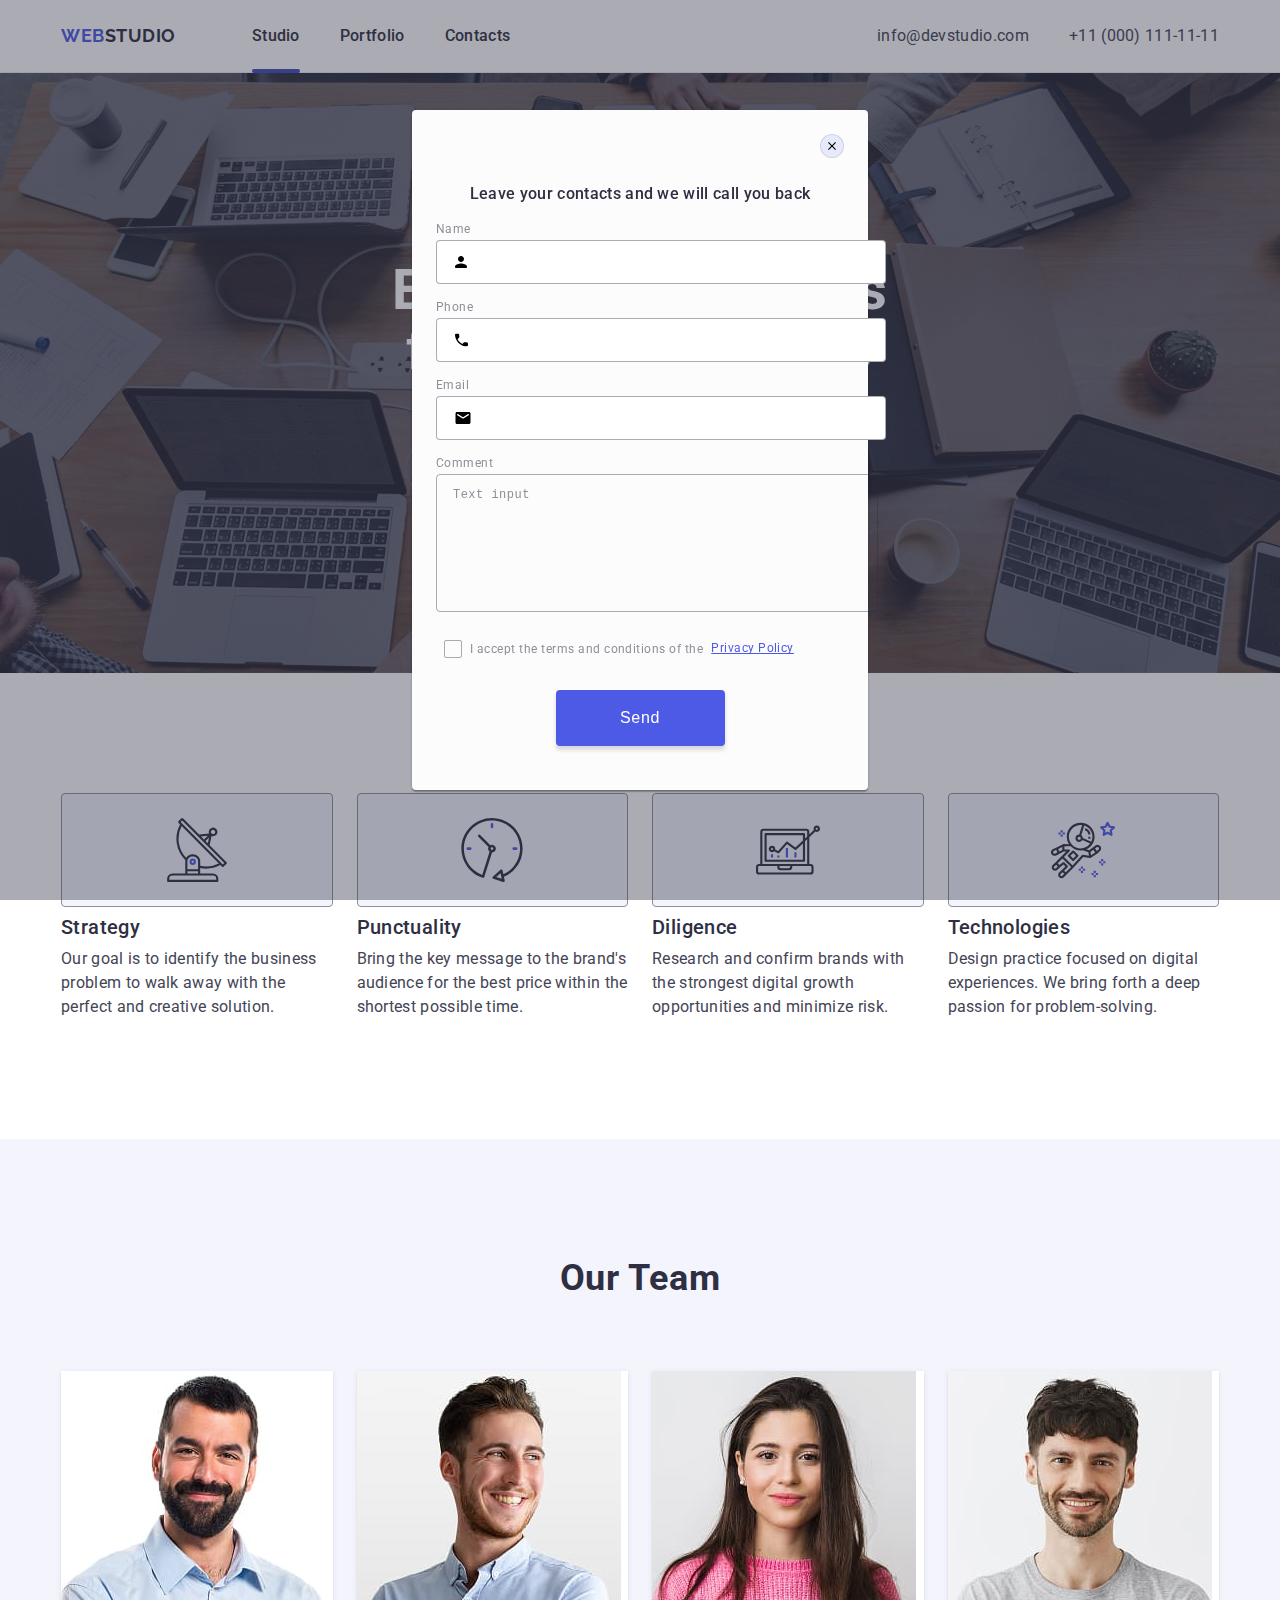
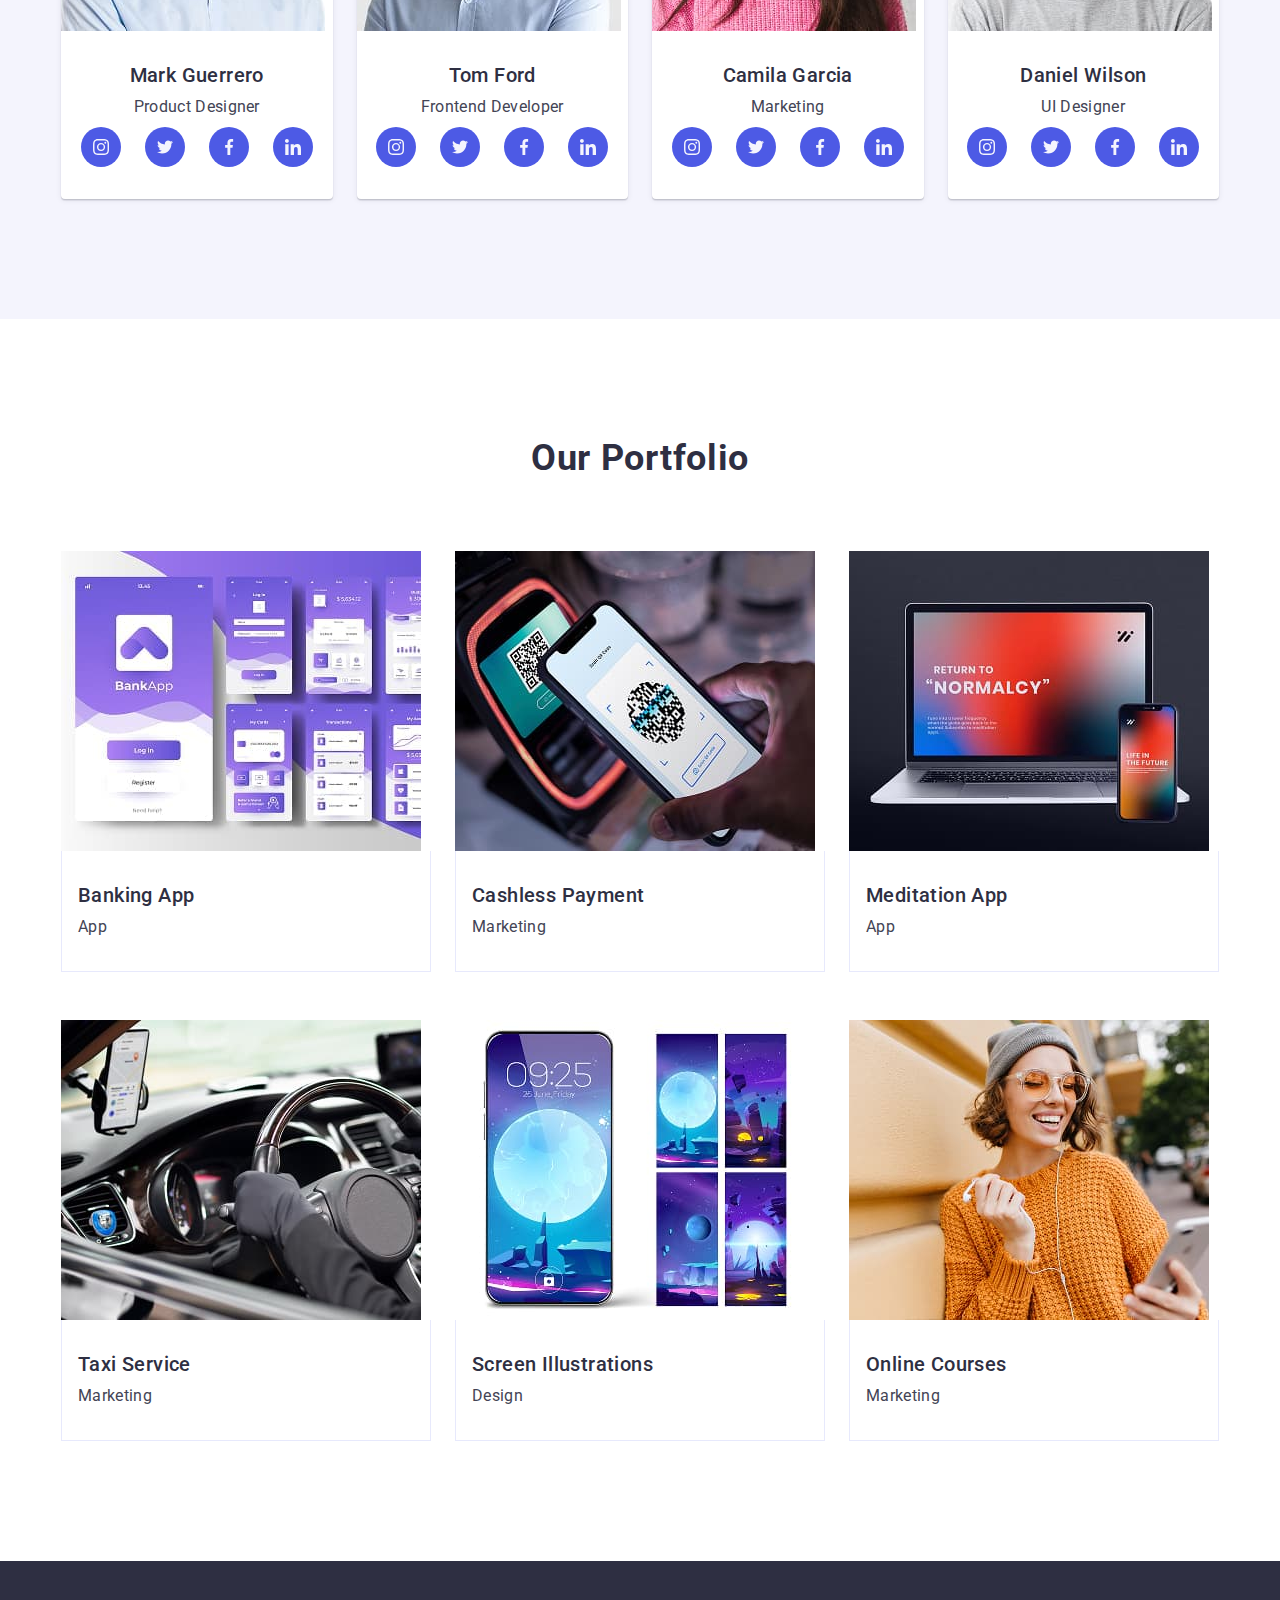
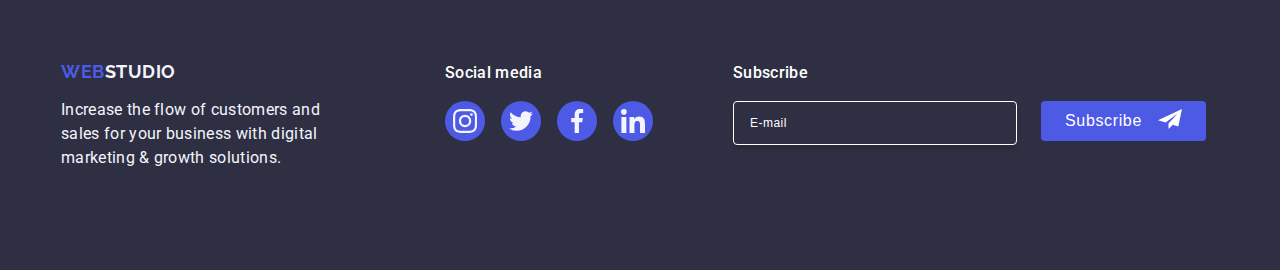
==== commit 4f538051: "modal" ====
--- a/index.html
+++ b/index.html
@@ -515,7 +515,7 @@
 
     <!-- Modal window for order service -->
 
-    <div class="backdrop">
+    <div class="backdrop is-open">
       <div class="modal">
         <button class="modal-close" type="button">
           <svg class="icon-close" width="8" height="8">
@@ -527,9 +527,6 @@
           <div class="modal-form-container">
             <label class="modal-label" for="user-name">Name</label>
             <div class="input-wrapper">
-              <svg class="icon-modal" height="12" width="12">
-                <use href="./images/icons.svg#person"></use>
-              </svg>
               <input
                 class="modal-input"
                 type="text"
@@ -537,15 +534,15 @@
                 id="user-name"
                 required
               />
+              <svg class="icon-modal" height="12" width="12">
+                <use href="./images/icons.svg#person"></use>
+              </svg>
             </div>
           </div>
 
           <div class="modal-form-container">
             <label class="modal-label" for="user-phone">Phone</label>
             <div class="input-wrapper">
-              <svg class="icon-modal" height="13" width="13">
-                <use href="./images/icons.svg#phone"></use>
-              </svg>
               <input
                 class="modal-input"
                 type="tel"
@@ -553,15 +550,15 @@
                 id="user-phone"
                 required
               />
+              <svg class="icon-modal" height="13" width="13">
+                <use href="./images/icons.svg#phone"></use>
+              </svg>
             </div>
           </div>
 
           <div class="modal-form-container">
             <label class="modal-label" for="user-email">Email</label>
             <div class="input-wrapper">
-              <svg class="icon-modal" height="16" width="16">
-                <use href="./images/icons.svg#email"></use>
-              </svg>
               <input
                 class="modal-input"
                 type="email"
@@ -569,10 +566,13 @@
                 id="user-email"
                 required
               />
+              <svg class="icon-modal" height="16" width="16">
+                <use href="./images/icons.svg#email"></use>
+              </svg>
             </div>
           </div>
 
-          <div class="modal-form-container">
+          <div class="modal-form-comment">
             <label class="modal-label" for="user-comment">Comment</label>
             <textarea
               class="comment-input"
@@ -586,12 +586,13 @@
             <input
               class="checkbox-input visually-hidden"
               type="checkbox"
-              name="checkbox"
-              id="checkbox"
+              name="user-privacy"
+              id="user-privacy"
+              value="true"
               required
-            /><label class="modal-checkbox-label" for="checkbox"
+            /><label class="modal-checkbox-label" for="user-privacy"
               ><span class="checkbox"
-                ><svg class="icon-check" height="10" width="10">
+                ><svg class="icon-check" height="8" width="10">
                   <use href="./images/icons.svg#icon-check"></use>
                 </svg>
               </span>
--- a/css/styles.css
+++ b/css/styles.css
@@ -431,8 +431,8 @@
 
   border-radius: 4px;
   width: 408px;
-  height: 584px;
-  padding: 0 24px;
+  min-height: 584px;
+  padding: 72px 24px 24px 24px;
   display: flex;
   flex-direction: column;
   box-shadow: 0 1px 1px 0 rgba(0, 0, 0, 0.14), 0 1px 3px 0 rgba(0, 0, 0, 0.12),
@@ -451,17 +451,25 @@
   width: 24px;
   height: 24px;
   background-color: #e7e9fc;
-  border: 1px solid rgba(46, 47, 66, 0.9);
+  border: 1px solid rgba(0, 0, 0, 0.1);
   border-radius: 50%;
   padding: 0;
+  display: flex;
+  justify-content: center;
+  align-items: center;
+  transition: background-color 250ms cubic-bezier(0.4, 0, 0.2, 1),
+    border 250ms cubic-bezier(0.4, 0, 0.2, 1);
 }
 .modal-close:hover,
 .modal-close:focus {
   background-color: #404bbf;
-  border: 1px solid #4d5ae5;
+  border: none;
   box-shadow: 0 4px 4px 0 rgba(0, 0, 0, 0.15);
   fill: #ffffff;
 }
+.icon-close {
+  transition: fill 250ms cubic-bezier(0.4, 0, 0.2, 1);
+}
 
 .modal-text {
   font-weight: 500;
@@ -469,14 +477,18 @@
   line-height: 150%;
   letter-spacing: 0.02em;
   text-align: center;
-  color: #434455;
-  margin-top: 74px;
+  color: #2e2f42;
+  margin-bottom: 16px;
 }
 .modal-form {
   display: flex;
   flex-direction: column;
   gap: 8px;
-  margin-top: 32px;
+  margin-bottom: 16px;
+}
+
+.modal-form-container {
+  margin-bottom: 8px;
 }
 
 .modal-label {
@@ -486,9 +498,10 @@
   line-height: 117%;
   letter-spacing: 0.04em;
   color: #8e8f99;
-
-  display: flex;
-  flex-direction: column;
+  display: block;
+
+  /* display: flex;
+  flex-direction: column; */
   margin-bottom: 4px;
 }
 .input-wrapper {
@@ -501,9 +514,7 @@
   top: 50%;
   left: 19px;
   transform: translateY(-50%);
-}
-.modal-input {
-  transition: border-color 250ms cubic-bezier(0.4, 0, 0.2, 1);
+  transition: fill 250ms cubic-bezier(0.4, 0, 0.2, 1);
 }
 
 .input-wrapper:focus-within .icon-modal,
@@ -521,16 +532,26 @@
   height: 40px;
   padding-left: 38px;
   outline: transparent;
+  transition: border-color 250ms cubic-bezier(0.4, 0, 0.2, 1);
+}
+.modal-form-comment {
+  margin-bottom: 16px;
 }
 
 .comment-input {
+  font-weight: 400;
+  font-size: 12px;
+  line-height 1.17;
+  letter-spacing: 0.04em;
+  color: rgba(46, 47, 66, 0.4);
   border: 1px solid rgba(46, 47, 66, 0.4);
+  background-color: transparent;
   border-radius: 4px;
   width: 100%;
   height: 120px;
   padding: 8px 16px;
   resize: none;
-  outline: none;
+  outline: transparent;
   transition: border-color 250ms cubic-bezier(0.4, 0, 0.2, 1);
 }
 .comment-input::placeholder {
@@ -546,7 +567,7 @@
 }
 
 .checkbox-container {
-  margin-bottom: 16px;
+  margin-bottom: 24px;
 }
 .checkbox {
   border-radius: 2px;
@@ -558,6 +579,8 @@
   justify-content: center;
   align-items: center;
   fill: transparent;
+  transition: background-color 250ms cubic-bezier(0.4, 0, 0.2, 1), border 250ms cubic-bezier(0.4, 0, 0.2, 1), fill 250ms cubic-bezier(0.4, 0, 0.2, 1);
+  display: inline-flex; 
 }
 
 .modal-checkbox-label {
@@ -571,8 +594,8 @@
   gap: 8px;
 }
 .checkbox-input:checked + .modal-checkbox-label .checkbox {
-  background-color: #4d5ae5;
-  border: 1px solid #4d5ae5;
+  background-color: #404bbf;
+  border: none;
   fill: #f4f4fd;
 }
 
@@ -594,6 +617,9 @@
   text-align: center;
 
   box-shadow: 0 4px 4px 0 rgba(0, 0, 0, 0.15);
+}
+.icon-check {
+
 }
 /* Footer */
 
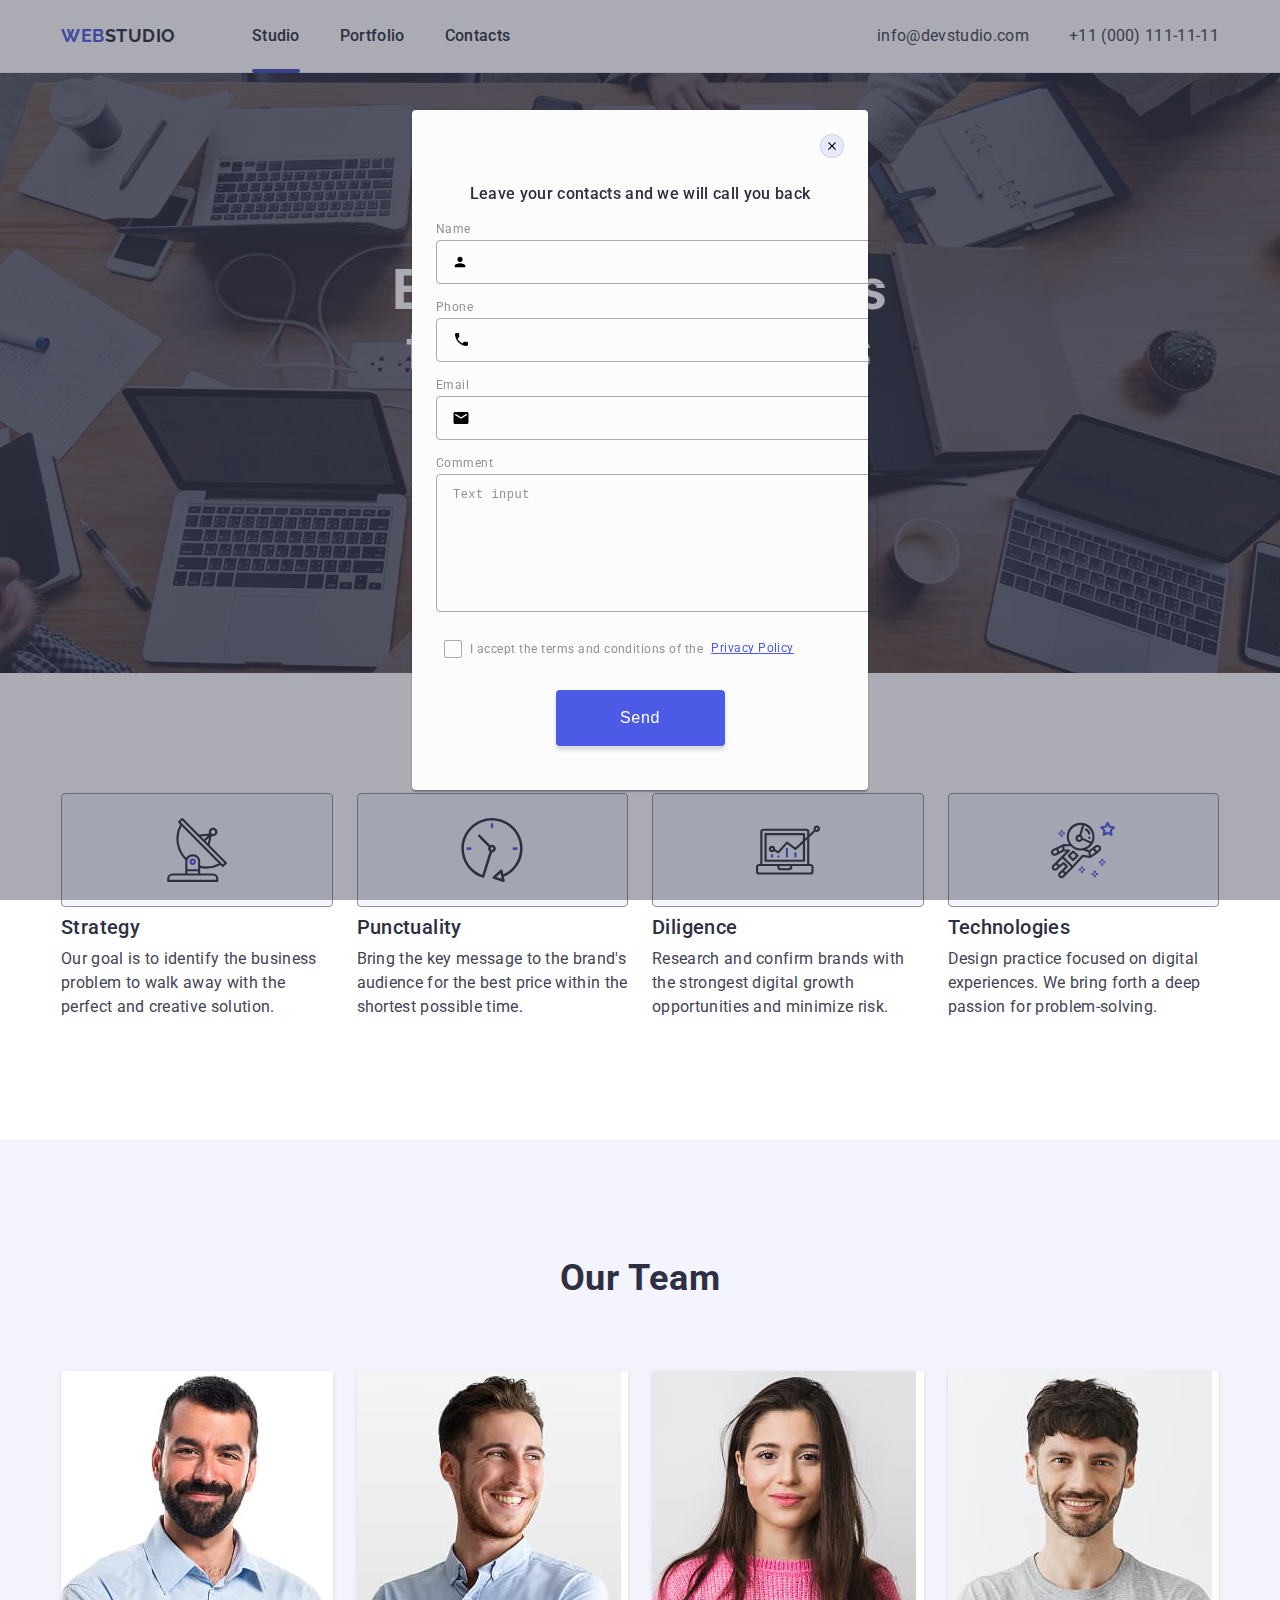
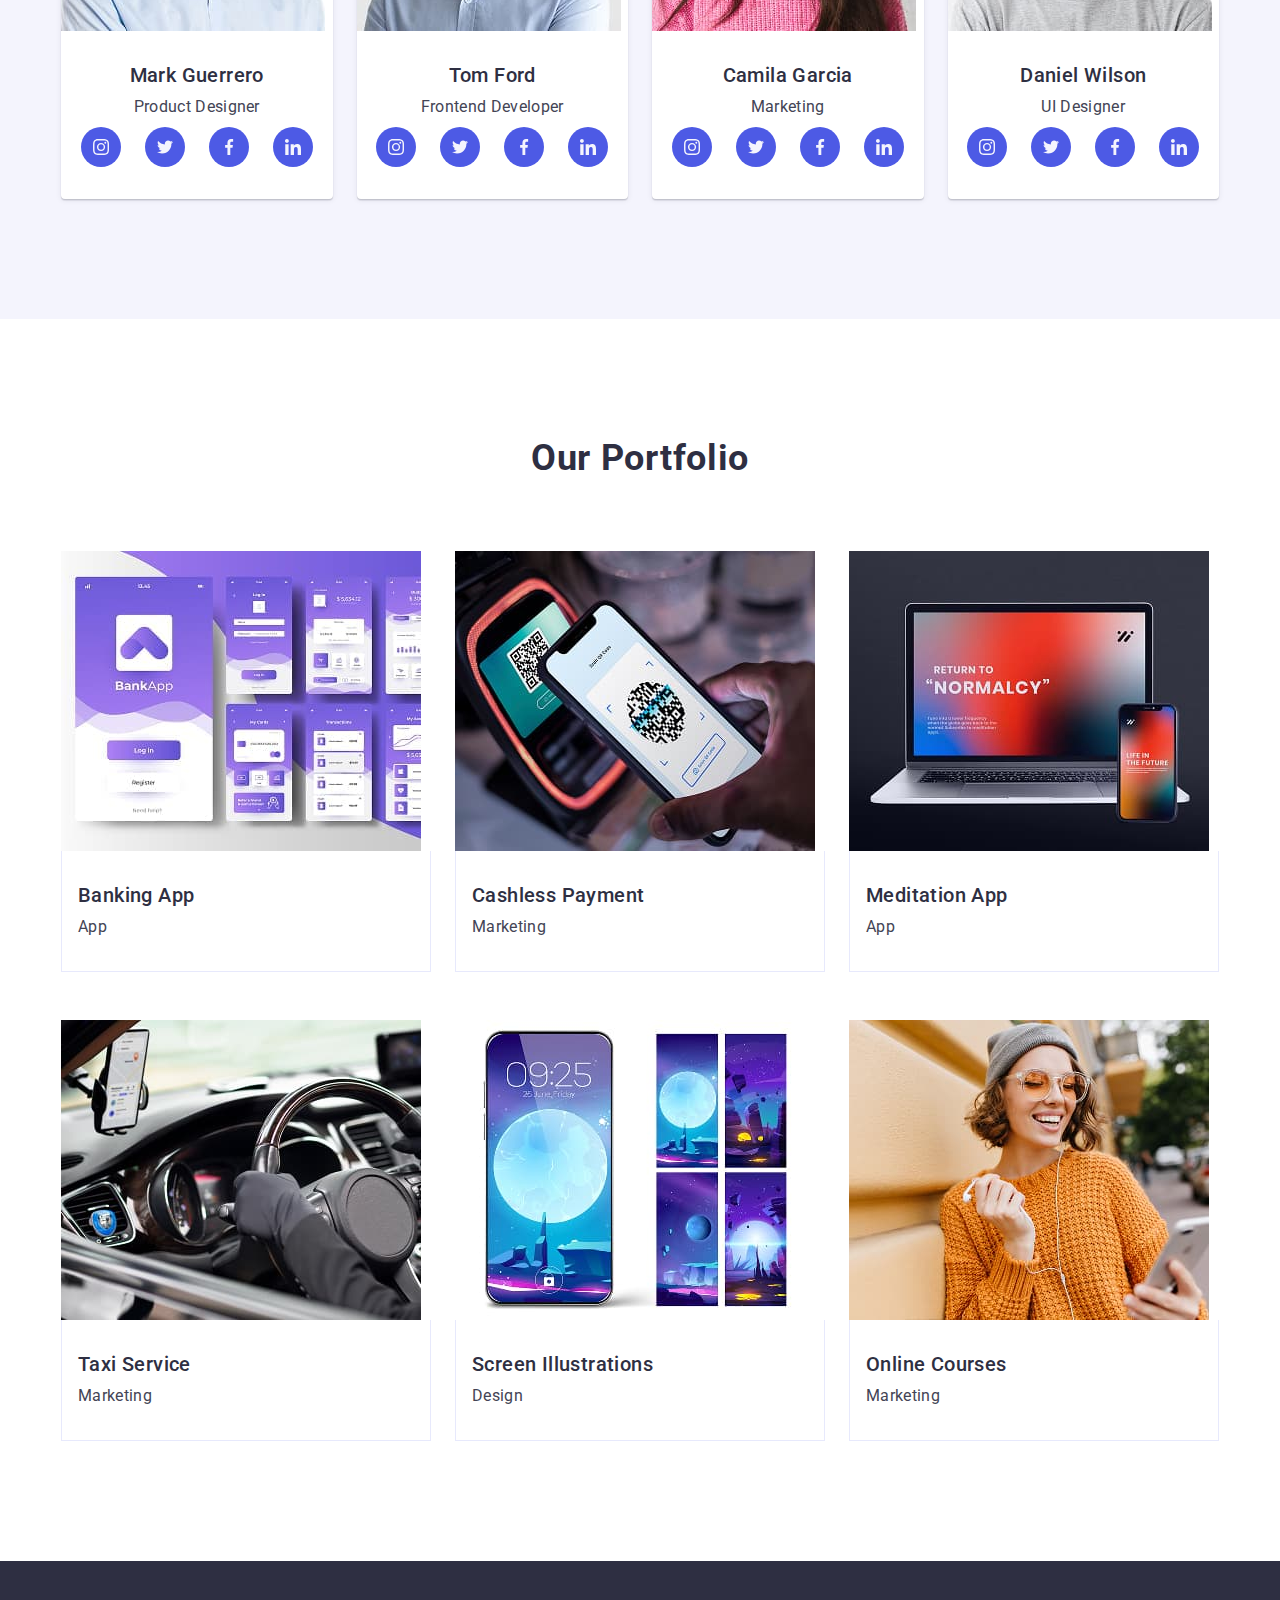
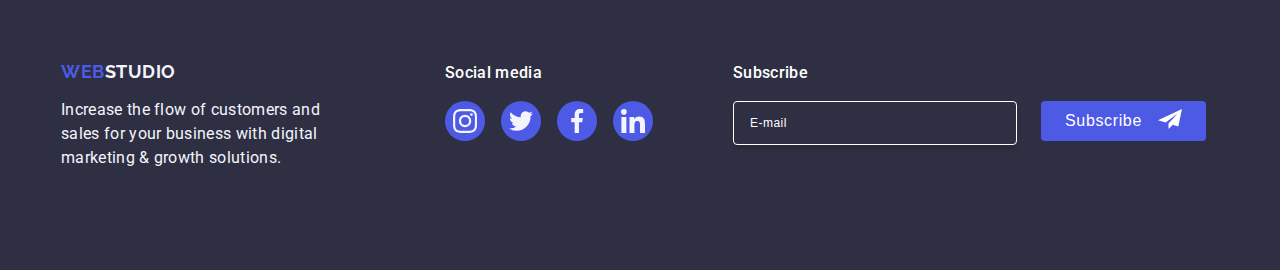
==== commit 5cb373b9: "modal 10" ====
--- a/index.html
+++ b/index.html
@@ -534,8 +534,8 @@
                 id="user-name"
                 required
               />
-              <svg class="icon-modal" height="12" width="12">
-                <use href="./images/icons.svg#person"></use>
+              <svg class="icon-modal" height="24" width="18">
+                <use href="./images/icons.svg#icon-user"></use>
               </svg>
             </div>
           </div>
@@ -550,8 +550,8 @@
                 id="user-phone"
                 required
               />
-              <svg class="icon-modal" height="13" width="13">
-                <use href="./images/icons.svg#phone"></use>
+              <svg class="icon-modal" height="24" width="18">
+                <use href="./images/icons.svg#icon-phone"></use>
               </svg>
             </div>
           </div>
@@ -566,8 +566,8 @@
                 id="user-email"
                 required
               />
-              <svg class="icon-modal" height="16" width="16">
-                <use href="./images/icons.svg#email"></use>
+              <svg class="icon-modal" height="24" width="18">
+                <use href="./images/icons.svg#icon-email"></use>
               </svg>
             </div>
           </div>
--- a/css/styles.css
+++ b/css/styles.css
@@ -512,7 +512,7 @@
 .icon-modal {
   position: absolute;
   top: 50%;
-  left: 19px;
+  left: 16px;
   transform: translateY(-50%);
   transition: fill 250ms cubic-bezier(0.4, 0, 0.2, 1);
 }
@@ -532,6 +532,7 @@
   height: 40px;
   padding-left: 38px;
   outline: transparent;
+  background-color: transparent;
   transition: border-color 250ms cubic-bezier(0.4, 0, 0.2, 1);
 }
 .modal-form-comment {
@@ -541,7 +542,7 @@
 .comment-input {
   font-weight: 400;
   font-size: 12px;
-  line-height 1.17;
+  line-height: 1.17;
   letter-spacing: 0.04em;
   color: rgba(46, 47, 66, 0.4);
   border: 1px solid rgba(46, 47, 66, 0.4);
@@ -579,8 +580,10 @@
   justify-content: center;
   align-items: center;
   fill: transparent;
-  transition: background-color 250ms cubic-bezier(0.4, 0, 0.2, 1), border 250ms cubic-bezier(0.4, 0, 0.2, 1), fill 250ms cubic-bezier(0.4, 0, 0.2, 1);
-  display: inline-flex; 
+  transition: background-color 250ms cubic-bezier(0.4, 0, 0.2, 1),
+    border 250ms cubic-bezier(0.4, 0, 0.2, 1),
+    fill 250ms cubic-bezier(0.4, 0, 0.2, 1);
+  display: inline-flex;
 }
 
 .modal-checkbox-label {
@@ -618,9 +621,7 @@
 
   box-shadow: 0 4px 4px 0 rgba(0, 0, 0, 0.15);
 }
-.icon-check {
-
-}
+
 /* Footer */
 
 footer {
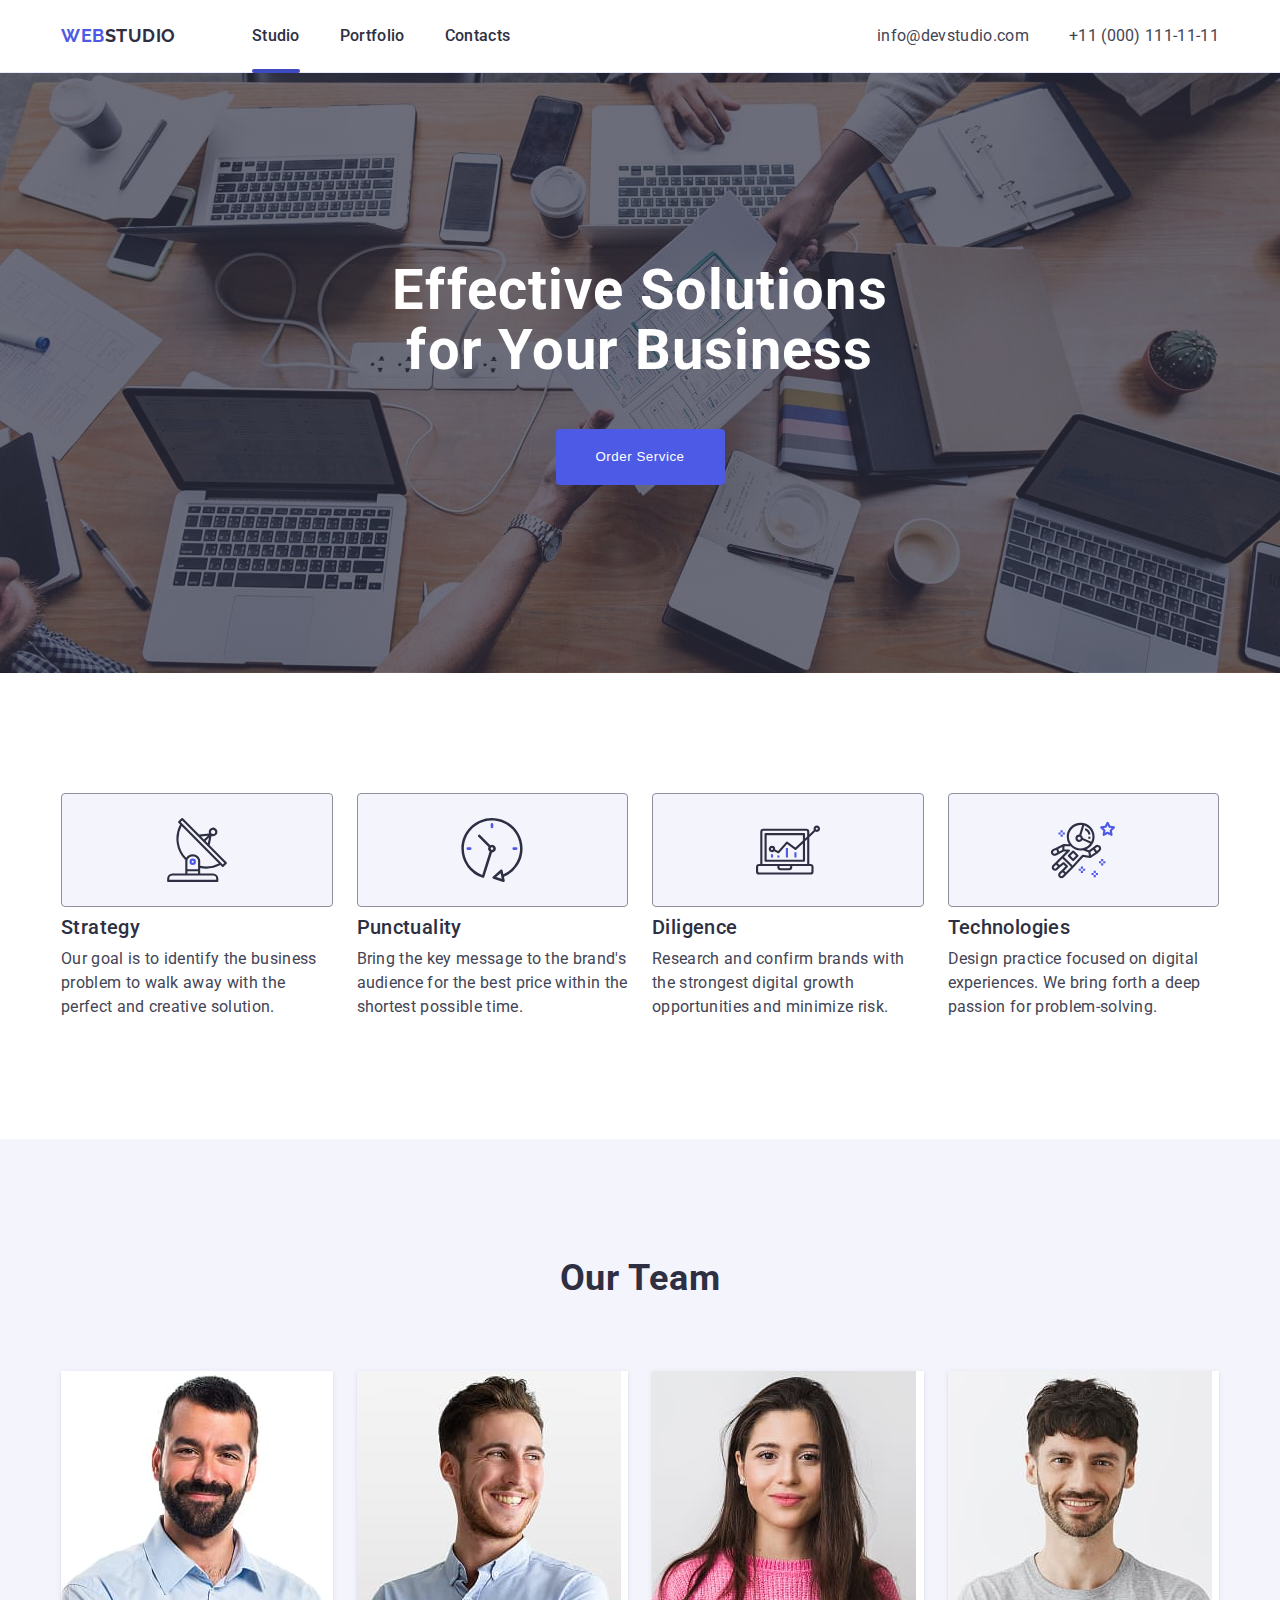
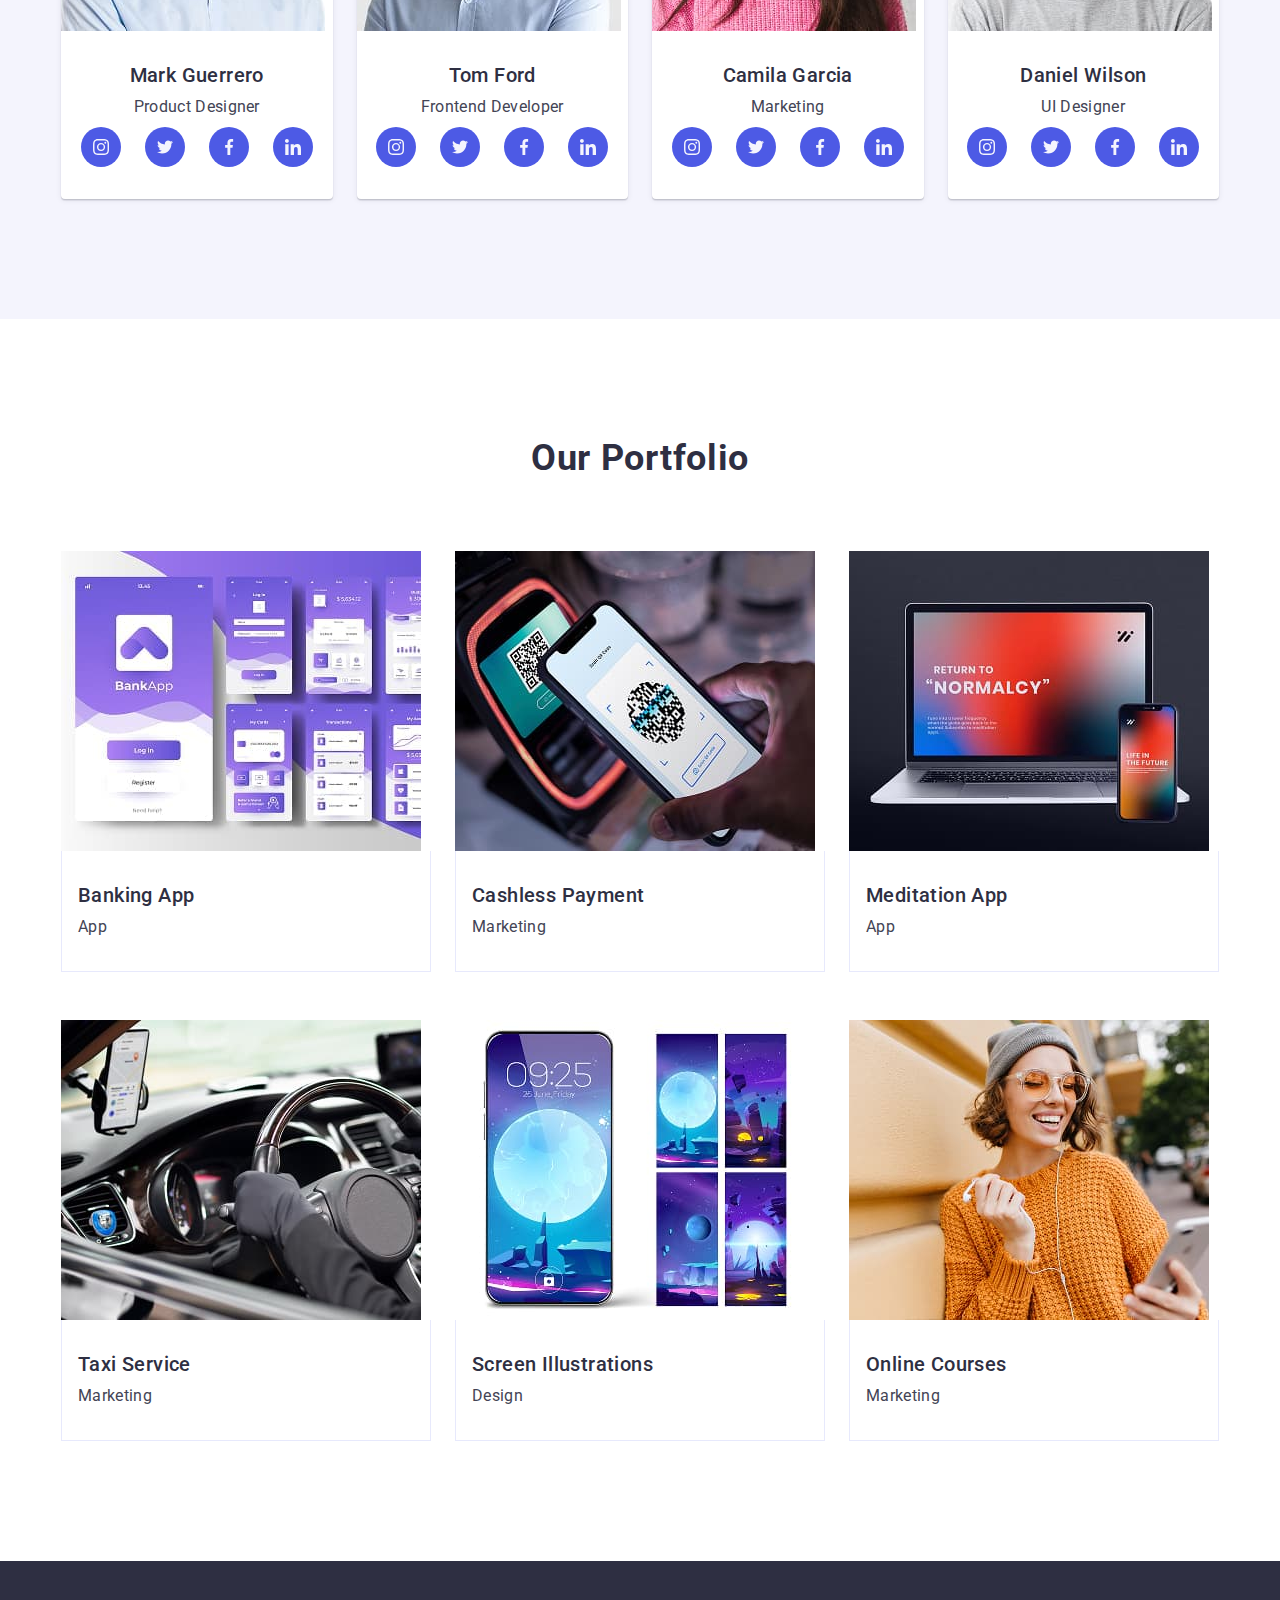
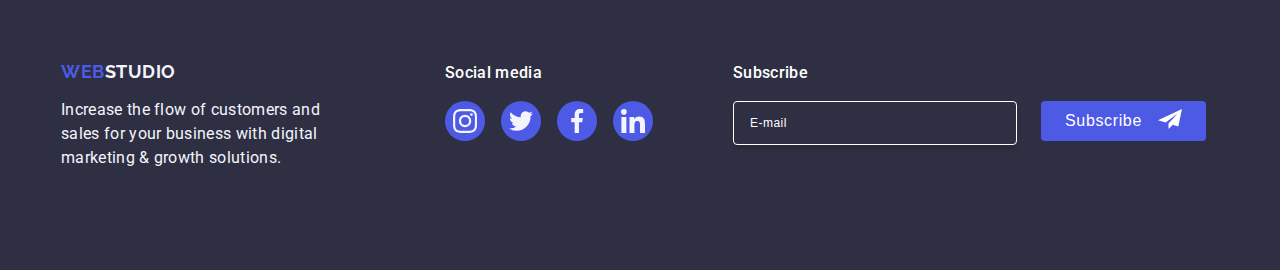
==== commit 25c6009f: "madal 1 + js" ====
--- a/index.html
+++ b/index.html
@@ -70,7 +70,9 @@
           <h1 class="hero-image-title">
             Effective Solutions for Your Business
           </h1>
-          <button class="button" type="button">Order Service</button>
+          <button class="button" type="button" data-modal-open>
+            Order Service
+          </button>
         </div>
       </section>
 
@@ -515,9 +517,9 @@
 
     <!-- Modal window for order service -->
 
-    <div class="backdrop is-open">
+    <div class="backdrop" data-modal>
       <div class="modal">
-        <button class="modal-close" type="button">
+        <button class="modal-close" type="button" data-modal-close>
           <svg class="icon-close" width="8" height="8">
             <use href="./images/icons.svg#close"></use>
           </svg>
@@ -606,5 +608,6 @@
         </form>
       </div>
     </div>
+    <script src="./js/modal.js"></script>
   </body>
 </html>
--- a/css/styles.css
+++ b/css/styles.css
@@ -400,6 +400,136 @@
   color: #434455;
 }
 
+/* Footer */
+
+footer {
+  background-color: #2e2f42;
+  padding: 100px 0;
+}
+
+.ftr .container {
+  display: flex;
+  align-items: baseline;
+}
+.content-footer {
+  display: flex;
+  flex-direction: column;
+  align-items: baseline;
+  margin-right: 120px;
+  gap: 16px;
+}
+
+.logo-ftr {
+  color: #f4f4fd;
+}
+
+.footer-text {
+  font-size: 16px;
+  line-height: 150%;
+  letter-spacing: 0.02em;
+  color: #f4f4fd;
+  max-width: 264px;
+  margin: 0;
+}
+
+/* Social footer */
+
+.social-footer {
+  padding-right: 80px;
+}
+
+.social-text {
+  font-weight: 500;
+  font-size: 16px;
+  line-height: 150%;
+  letter-spacing: 0.02em;
+  color: #ffffff;
+  margin: 0 0 16px 0;
+}
+
+.icon-list-ftr {
+  display: flex;
+  gap: 16px;
+}
+
+.ftr-link {
+  width: 100%;
+  height: 100%;
+  background-color: #4d5ae5;
+  border-radius: 50%;
+  display: flex;
+  justify-content: center;
+  align-items: center;
+
+  transition: background-color 250ms cubic-bezier(0.4, 0, 0.2, 1);
+}
+.ftr-link:hover,
+.ftr-link:focus {
+  background-color: #31d0aa;
+}
+
+/* Form subscribe */
+
+.subscribe-form {
+  display: flex;
+  gap: 24px;
+}
+.subscribe-text {
+  margin-bottom: 16px;
+  align-items: flex-start;
+  font-weight: 500;
+  font-size: 16px;
+  line-height: 1.5;
+  letter-spacing: 0.02em;
+  color: #ffffff;
+}
+.subscribe-input {
+  border: 1px solid #ffffff;
+  border-radius: 4px;
+  width: 264px;
+  height: 40px;
+  box-shadow: 0 4px 4px 0 rgba(0, 0, 0, 0.15);
+  background-color: transparent;
+  font-weight: 400;
+  font-size: 12px;
+  line-height: 2;
+  letter-spacing: 0.04em;
+  color: #ffffff;
+  padding-left: 16px;
+}
+.subscribe-input::placeholder {
+  font-weight: 400;
+  font-size: 12px;
+  line-height: 200%;
+  letter-spacing: 0.04em;
+  color: #ffffff;
+}
+.subscribe-button {
+  display: flex;
+  justify-content: center;
+  align-items: center;
+  align-content: center;
+  cursor: pointer;
+  border-radius: 4px;
+  min-width: 165px;
+  height: 40px;
+  font-weight: 500;
+  font-size: 16px;
+  line-height: 1.5;
+  letter-spacing: 0.04em;
+  background-color: #4d5ae5;
+  color: #ffffff;
+  border: none;
+}
+.subscribe-icon {
+  display: flex;
+}
+
+.icon-send {
+  fill: #ffffff;
+  margin-left: 16px;
+}
+
 /* Modal overlay */
 
 .backdrop {
@@ -499,9 +629,6 @@
   letter-spacing: 0.04em;
   color: #8e8f99;
   display: block;
-
-  /* display: flex;
-  flex-direction: column; */
   margin-bottom: 4px;
 }
 .input-wrapper {
@@ -576,7 +703,6 @@
   margin-left: 8px;
   width: 16px;
   height: 16px;
-  display: flex;
   justify-content: center;
   align-items: center;
   fill: transparent;
@@ -616,143 +742,7 @@
   margin: 0 auto;
   border: none;
   font-size: 16px;
-
   text-align: center;
 
   box-shadow: 0 4px 4px 0 rgba(0, 0, 0, 0.15);
 }
-
-/* Footer */
-
-footer {
-  background-color: #2e2f42;
-  padding: 100px 0;
-}
-
-.ftr .container {
-  display: flex;
-  align-items: baseline;
-}
-.content-footer {
-  display: flex;
-  flex-direction: column;
-  align-items: baseline;
-  margin-right: 120px;
-  gap: 16px;
-}
-
-.logo-ftr {
-  color: #f4f4fd;
-}
-
-.footer-text {
-  font-size: 16px;
-  line-height: 150%;
-  letter-spacing: 0.02em;
-  color: #f4f4fd;
-  max-width: 264px;
-  margin: 0;
-}
-
-/* Social footer */
-
-.social-footer {
-  padding-right: 80px;
-}
-
-.social-text {
-  font-weight: 500;
-  font-size: 16px;
-  line-height: 150%;
-  letter-spacing: 0.02em;
-  color: #ffffff;
-  margin: 0 0 16px 0;
-}
-
-.icon-list-ftr {
-  display: flex;
-  gap: 16px;
-}
-
-.ftr-link {
-  width: 100%;
-  height: 100%;
-  background-color: #4d5ae5;
-  border-radius: 50%;
-  display: flex;
-  justify-content: center;
-  align-items: center;
-
-  transition: background-color 250ms cubic-bezier(0.4, 0, 0.2, 1);
-}
-.ftr-link:hover,
-.ftr-link:focus {
-  background-color: #31d0aa;
-}
-
-/* Form subscribe */
-
-.subscribe-form {
-  display: flex;
-  /* flex-direction: row;
-  align-items: flex-end; */
-  gap: 24px;
-}
-.subscribe-text {
-  /* display: flex;
-  flex-direction: column; */
-  margin-bottom: 16px;
-  align-items: flex-start;
-  font-weight: 500;
-  font-size: 16px;
-  line-height: 1.5;
-  letter-spacing: 0.02em;
-  /* text-align: center; */
-  color: #ffffff;
-}
-.subscribe-input {
-  border: 1px solid #ffffff;
-  border-radius: 4px;
-  width: 264px;
-  height: 40px;
-  box-shadow: 0 4px 4px 0 rgba(0, 0, 0, 0.15);
-  background-color: transparent;
-  font-weight: 400;
-  font-size: 12px;
-  line-height: 2;
-  letter-spacing: 0.04em;
-  color: #ffffff;
-  padding-left: 16px;
-}
-.subscribe-input::placeholder {
-  font-weight: 400;
-  font-size: 12px;
-  line-height: 200%;
-  letter-spacing: 0.04em;
-  color: #ffffff;
-}
-.subscribe-button {
-  display: flex;
-  justify-content: center;
-  align-items: center;
-  align-content: center;
-  cursor: pointer;
-  border-radius: 4px;
-  min-width: 165px;
-  height: 40px;
-  font-weight: 500;
-  font-size: 16px;
-  line-height: 1.5;
-  letter-spacing: 0.04em;
-  background-color: #4d5ae5;
-  color: #ffffff;
-  border: none;
-}
-.subscribe-icon {
-  display: flex;
-}
-
-.icon-send {
-  fill: #ffffff;
-  margin-left: 16px;
-}
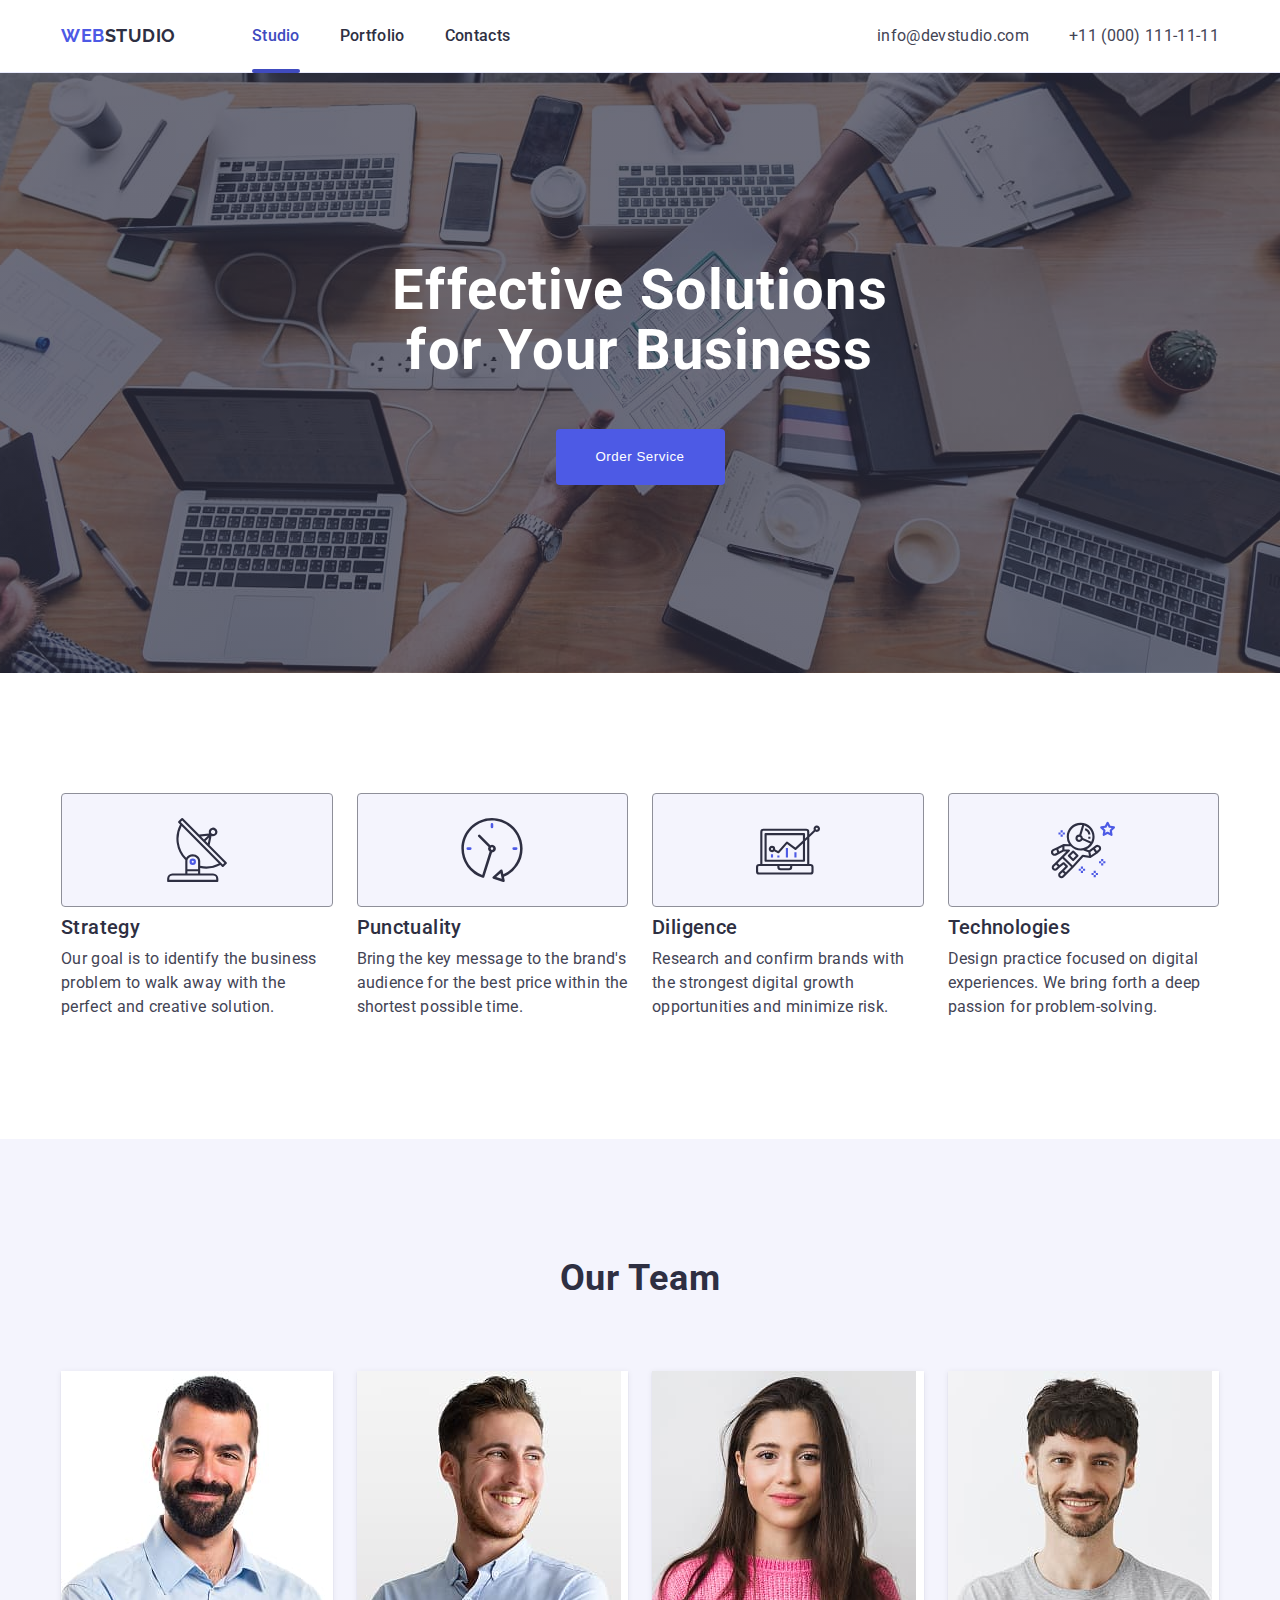
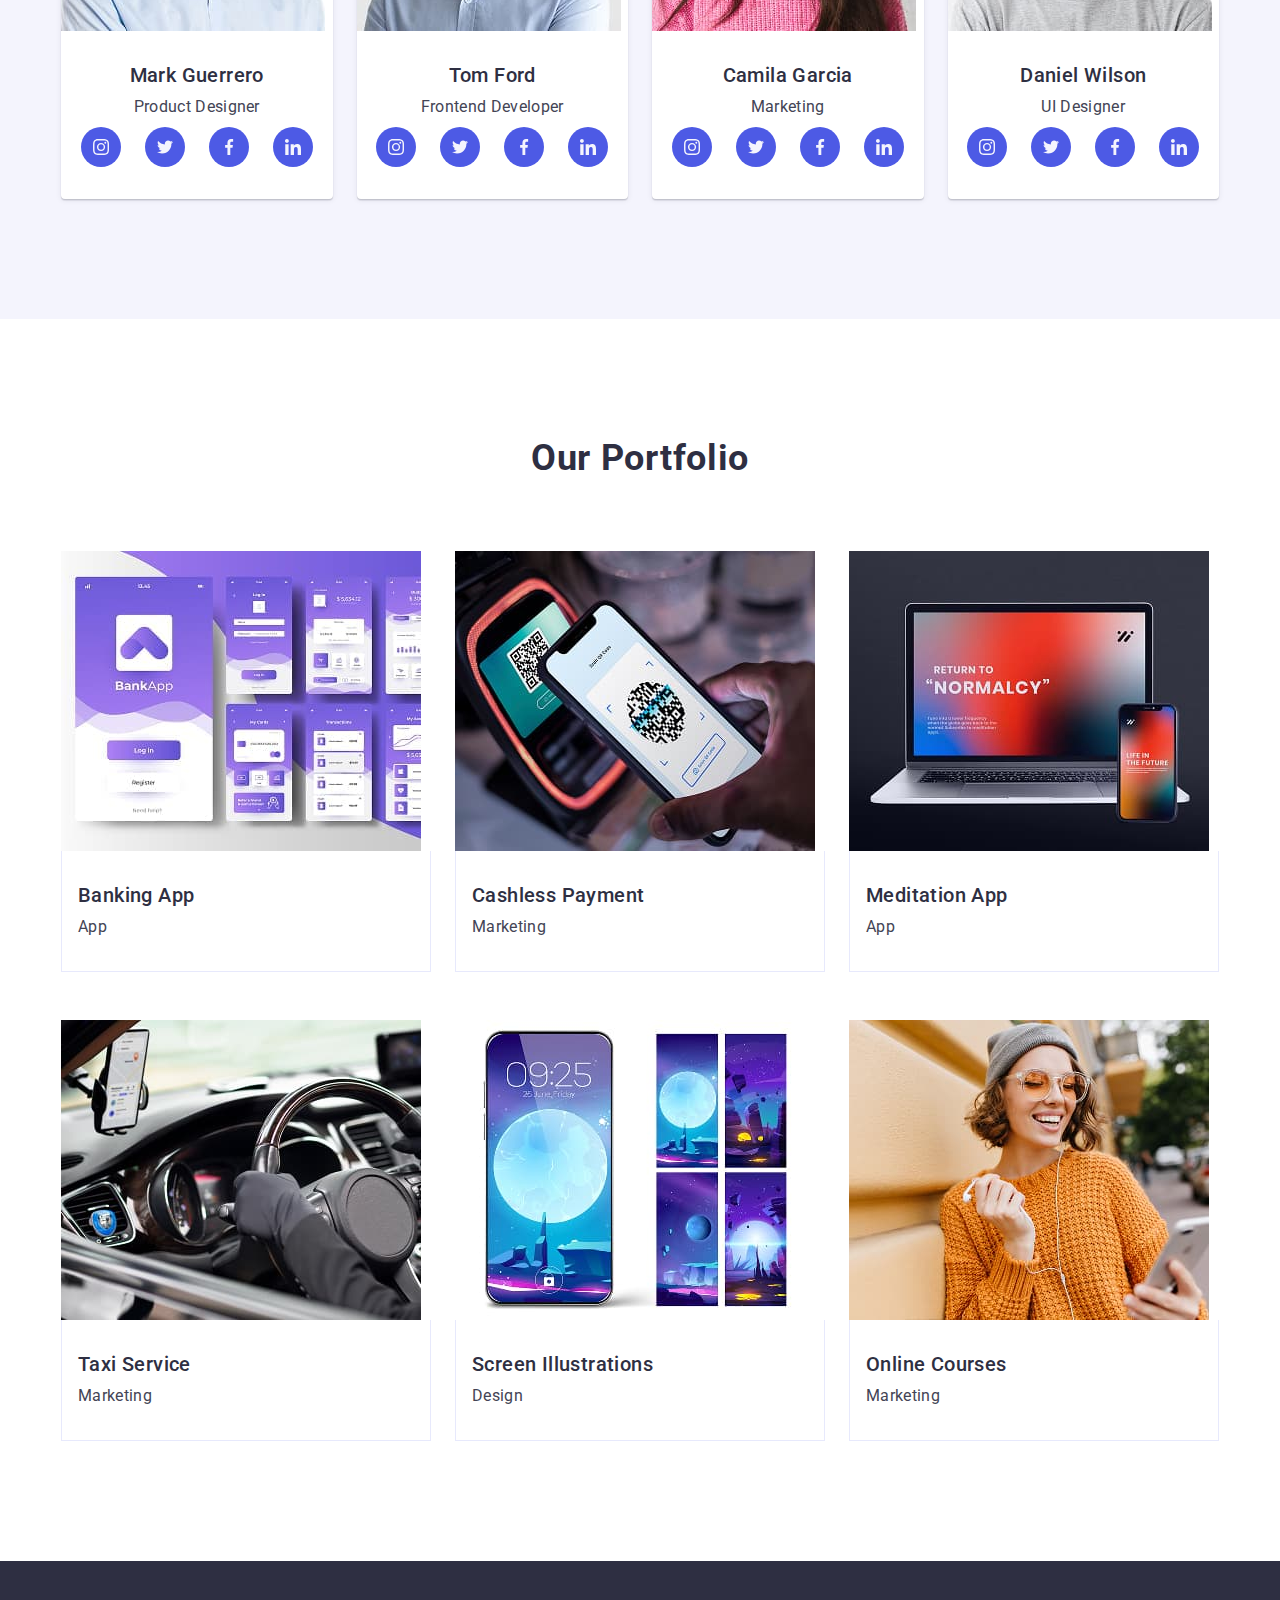
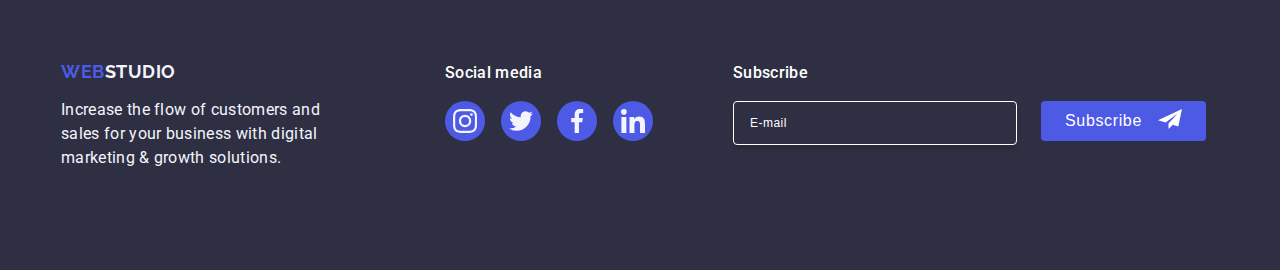
==== commit f57ecea9: "correkt mentor" ====
--- a/index.html
+++ b/index.html
@@ -595,10 +595,8 @@
             /><label class="modal-checkbox-label" for="user-privacy"
               ><span class="checkbox"
                 ><svg class="icon-check" height="8" width="10">
-                  <use href="./images/icons.svg#icon-check"></use>
-                </svg>
-              </span>
-              I accept the terms and conditions of the
+                  <use href="./images/icons.svg#icon-check"></use></svg></span
+              >I accept the terms and conditions of the
               <a class="police-link" href="">Privacy Policy</a>
             </label>
           </div>
--- a/css/styles.css
+++ b/css/styles.css
@@ -81,6 +81,9 @@
   padding: 24px 0;
   color: #2e2f42;
   transition: color 250ms cubic-bezier(0.4, 0, 0.2, 1);
+}
+.nav-title.current {
+  position: relative;
 }
 
 .current::after {
@@ -105,7 +108,10 @@
   transition: color 250ms cubic-bezier(0.4, 0, 0.2, 1);
 }
 .nav-title:hover,
-.nav-title:focus {
+.nav-title:focus,
+.contacts-text:hover,
+.contacts-text:focus,
+.nav-title.current {
   color: #404bbf;
 }
 
@@ -129,10 +135,6 @@
   letter-spacing: 0.02em;
   color: #434455;
   transition: color 250ms cubic-bezier(0.4, 0, 0.2, 1);
-}
-.contacts-text:hover,
-.contacts-text:focus {
-  color: #404bbf;
 }
 
 /* Section Hero image    */
@@ -435,7 +437,7 @@
 /* Social footer */
 
 .social-footer {
-  padding-right: 80px;
+  margin-right: 80px;
 }
 
 .social-text {
@@ -611,9 +613,6 @@
   margin-bottom: 16px;
 }
 .modal-form {
-  display: flex;
-  flex-direction: column;
-  gap: 8px;
   margin-bottom: 16px;
 }
 
@@ -700,16 +699,16 @@
 .checkbox {
   border-radius: 2px;
   border: 1px solid rgba(46, 47, 66, 0.4);
-  margin-left: 8px;
+  margin-right: 8px;
   width: 16px;
   height: 16px;
+  display: inline-flex;
   justify-content: center;
   align-items: center;
   fill: transparent;
   transition: background-color 250ms cubic-bezier(0.4, 0, 0.2, 1),
     border 250ms cubic-bezier(0.4, 0, 0.2, 1),
     fill 250ms cubic-bezier(0.4, 0, 0.2, 1);
-  display: inline-flex;
 }
 
 .modal-checkbox-label {
@@ -718,9 +717,6 @@
   line-height: 117%;
   letter-spacing: 0.04em;
   color: #8e8f99;
-  display: flex;
-  align-items: center;
-  gap: 8px;
 }
 .checkbox-input:checked + .modal-checkbox-label .checkbox {
   background-color: #404bbf;
